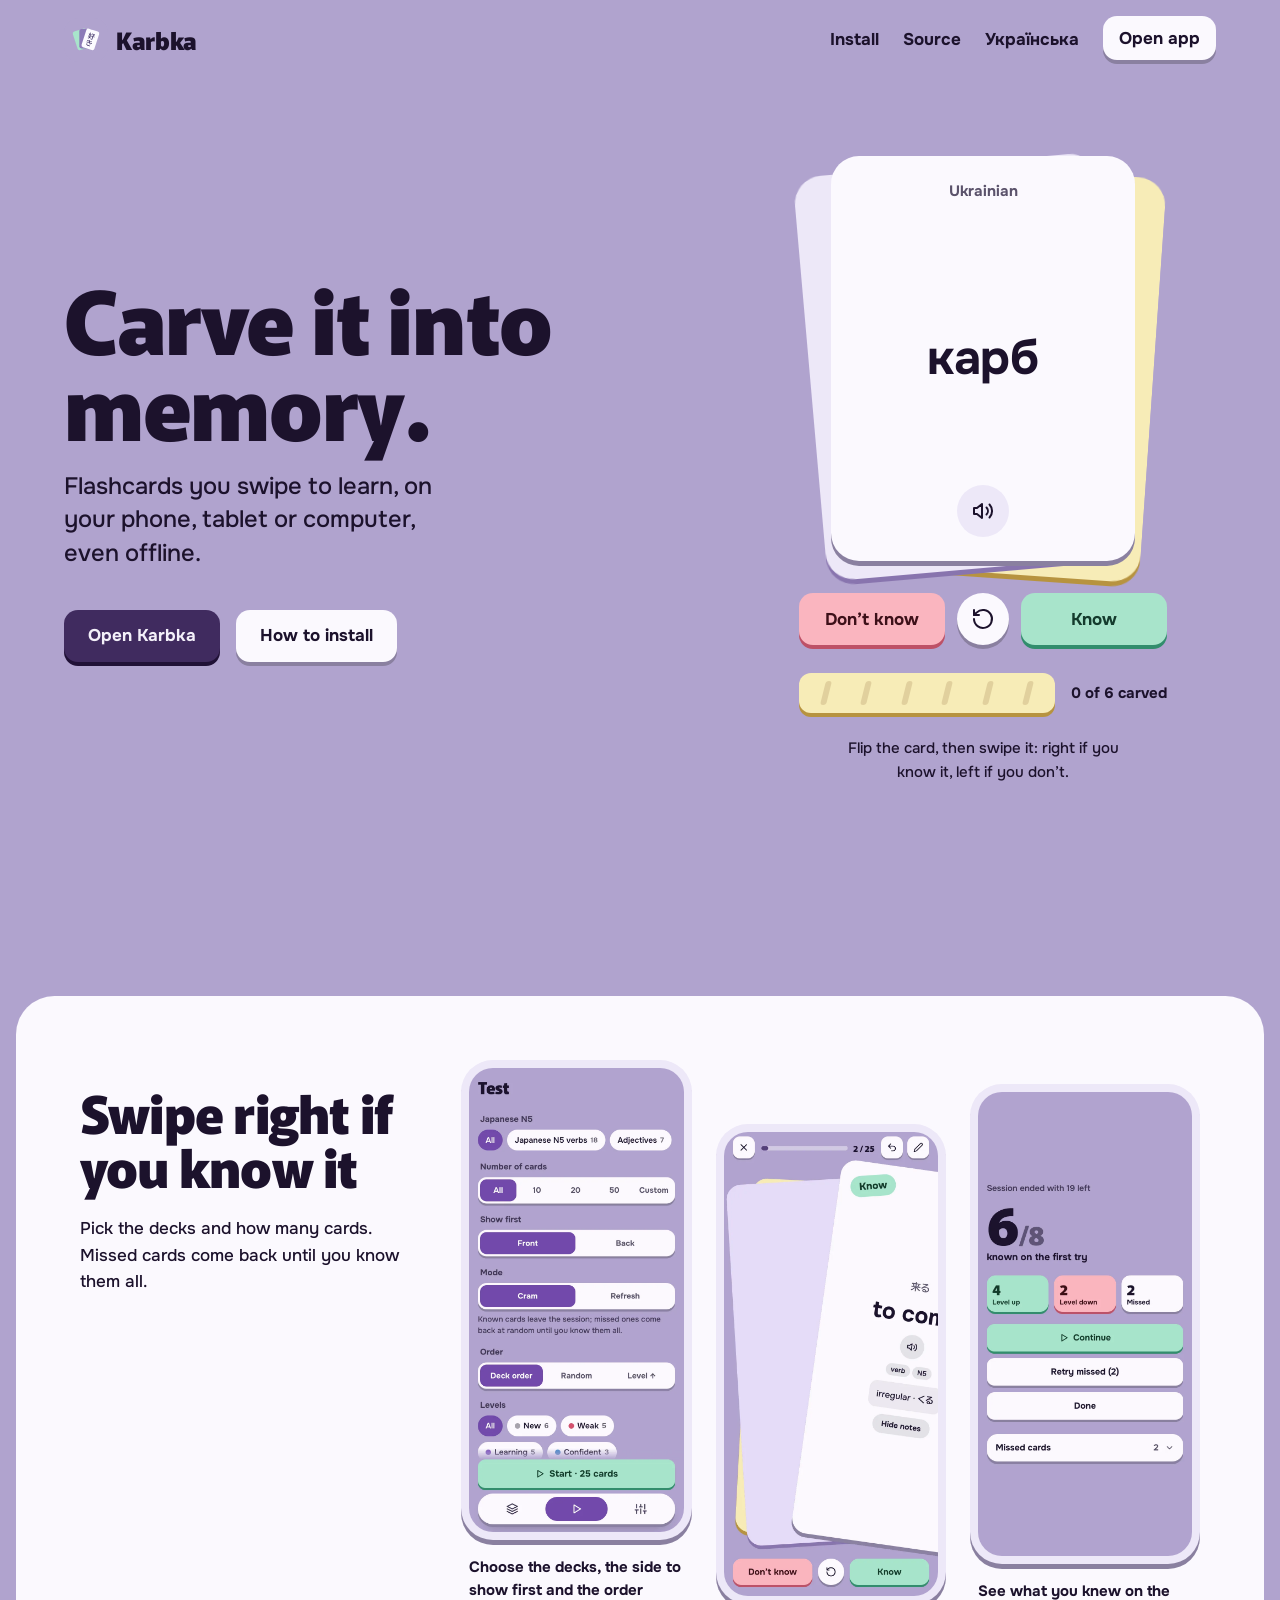
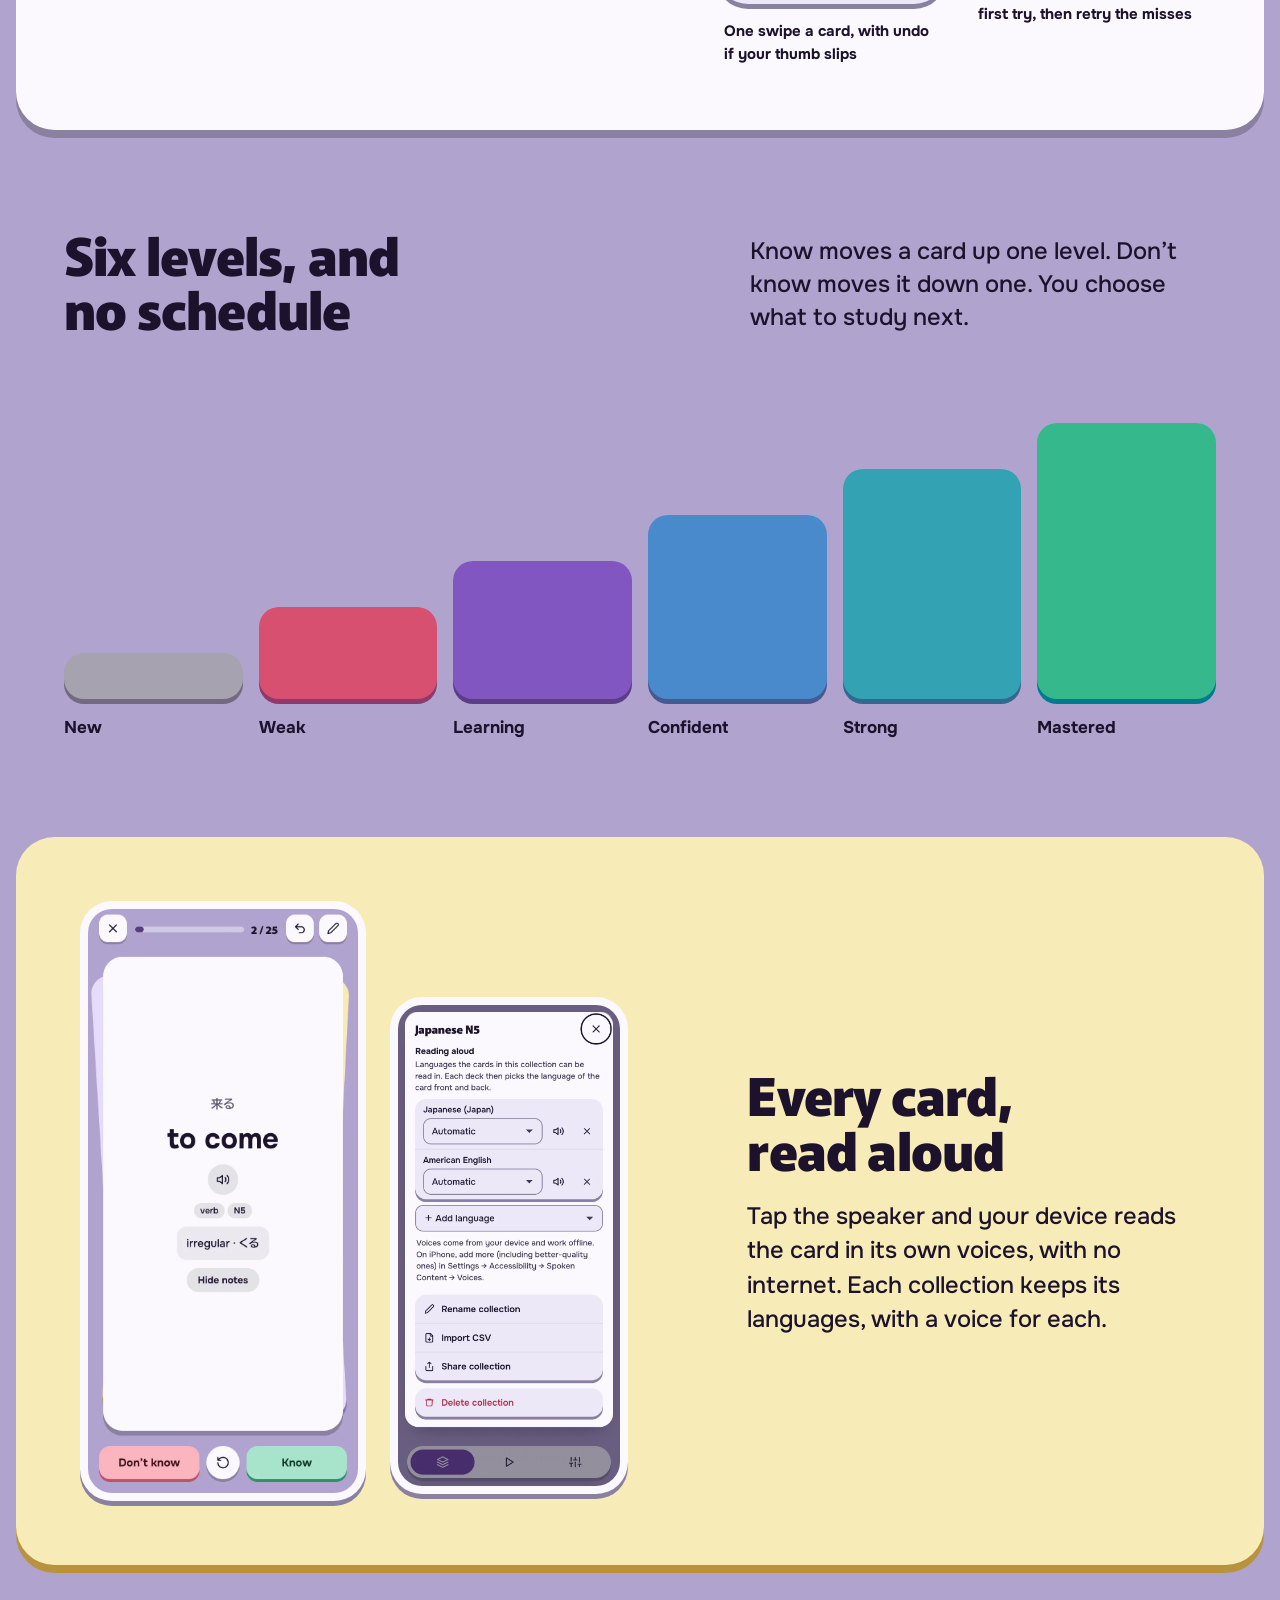
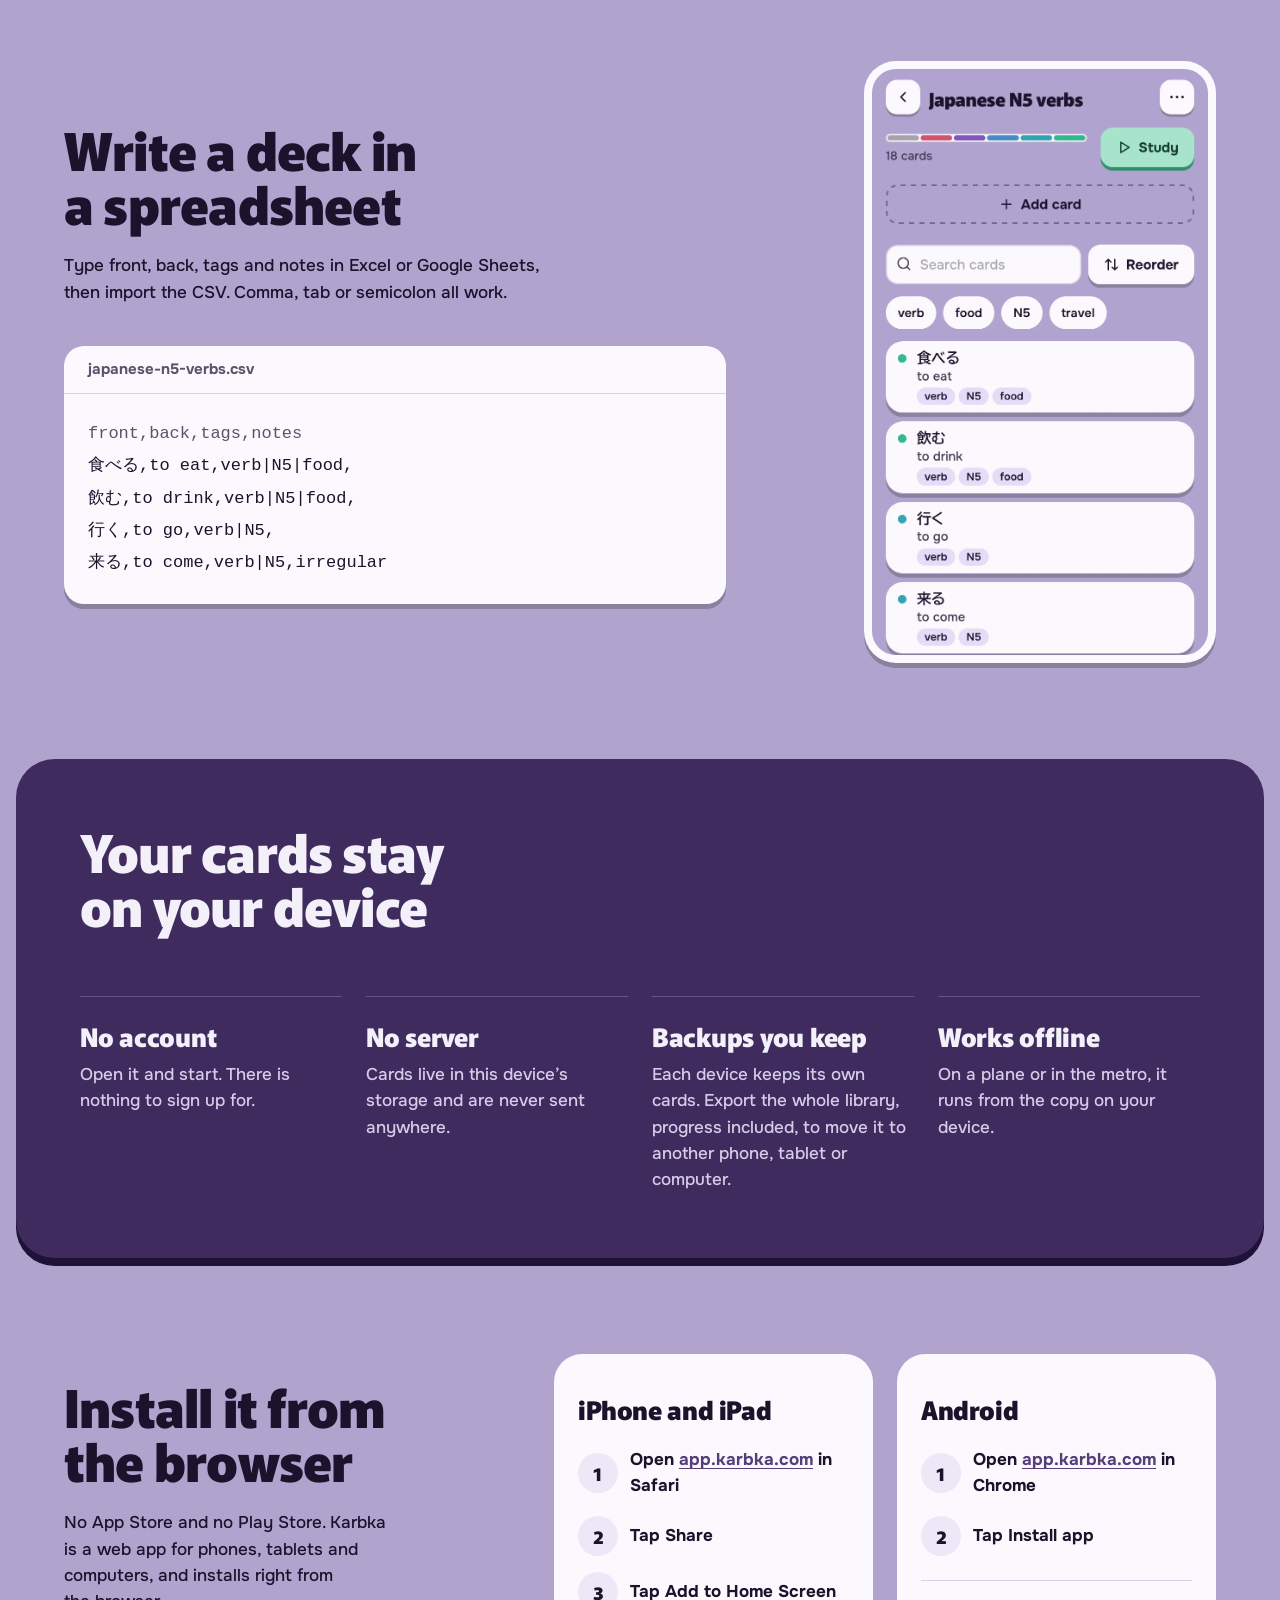
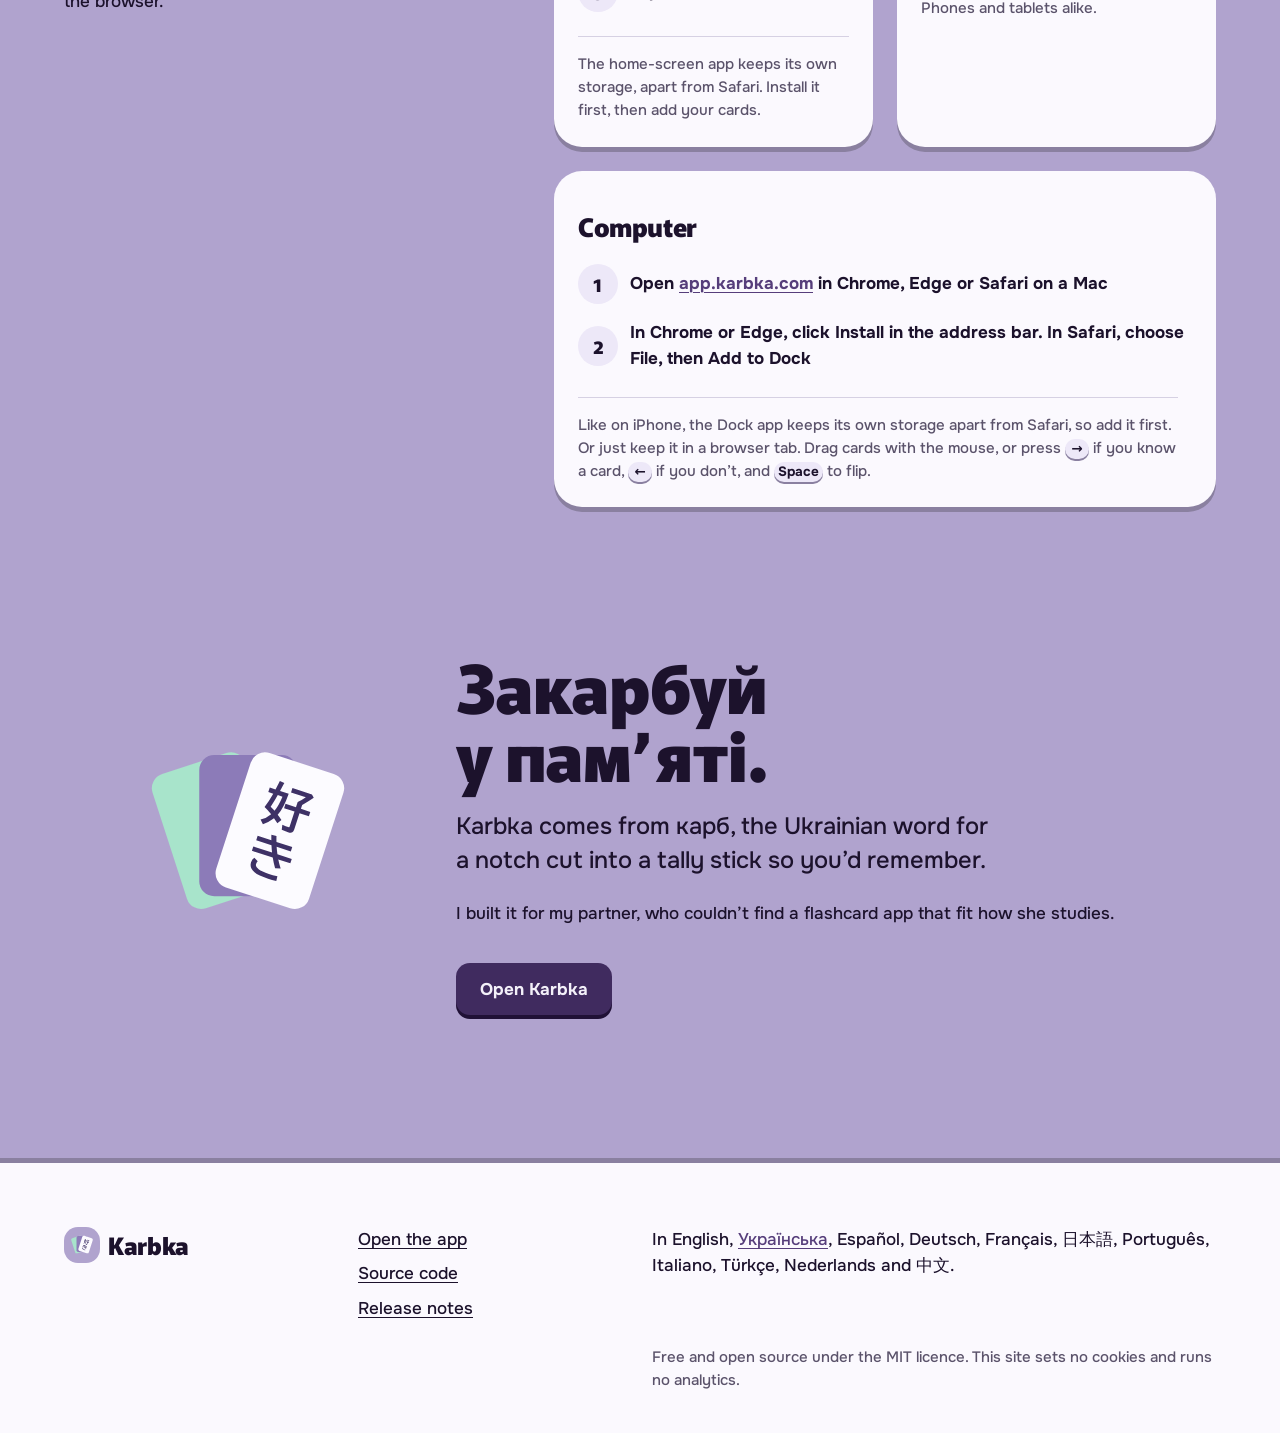
==== index.html @ 61ed01a2 "Add the karbka.com landing page in English and Ukrainian A static page in the app's card-stock desig" ====
<!doctype html>
<html lang="en">
<head>
  <meta charset="utf-8" />
  <meta name="viewport" content="width=device-width, initial-scale=1, viewport-fit=cover" />
  <title>Karbka, flashcards you swipe to learn, even offline</title>
  <meta name="description" content="Karbka is a free flashcard app for your phone, tablet or computer. Swipe right if you know a card, left if you don't. No account, and it works offline." />
  <meta name="robots" content="index, follow, max-image-preview:large, max-snippet:-1, max-video-preview:-1" />
  <meta name="author" content="Hlib Zinchenko" />
  <meta name="application-name" content="Karbka" />
  <meta name="apple-mobile-web-app-title" content="Karbka" />
  <meta name="format-detection" content="telephone=no" />
  <link rel="canonical" href="https://karbka.com/" />
  <link rel="alternate" hreflang="en" href="https://karbka.com/" />
  <link rel="alternate" hreflang="uk" href="https://karbka.com/ua/" />
  <link rel="alternate" hreflang="x-default" href="https://karbka.com/" />
  <link rel="alternate" type="text/plain" href="/llms.txt" title="Karbka for language models" />
  <meta name="theme-color" content="#b0a3ce" />
  <meta name="color-scheme" content="light" />
  <link rel="icon" href="/favicon.svg" type="image/svg+xml" />
  <link rel="icon" href="/favicon.ico" sizes="32x32" />
  <link rel="apple-touch-icon" href="/img/apple-touch-icon-180x180.png" />
  <link rel="manifest" href="/site.webmanifest" />

  <meta property="og:type" content="website" />
  <meta property="og:site_name" content="Karbka" />
  <meta property="og:locale" content="en_US" />
  <meta property="og:locale:alternate" content="uk_UA" />
  <meta property="og:url" content="https://karbka.com/" />
  <meta property="og:title" content="Karbka, carve it into memory" />
  <meta property="og:description" content="Flashcards you swipe to learn, on your phone, tablet or computer, even offline. Free, no account, your cards stay on your device." />
  <meta property="og:image" content="https://karbka.com/img/og-image.png" />
  <meta property="og:image:secure_url" content="https://karbka.com/img/og-image.png" />
  <meta property="og:image:type" content="image/png" />
  <meta property="og:image:width" content="1200" />
  <meta property="og:image:height" content="630" />
  <meta property="og:image:alt" content="Karbka: three fanned flashcards, the top one reading 好き, the slogan Carve it into memory, and the words Free, No account, Works offline." />
  <meta name="twitter:card" content="summary_large_image" />
  <meta name="twitter:title" content="Karbka, carve it into memory" />
  <meta name="twitter:description" content="Flashcards you swipe to learn, on your phone, tablet or computer, even offline. Free, no account, your cards stay on your device." />
  <meta name="twitter:image" content="https://karbka.com/img/og-image.png" />
  <meta name="twitter:image:alt" content="Karbka: three fanned flashcards, the top one reading 好き, the slogan Carve it into memory, and the words Free, No account, Works offline." />

  <script type="application/ld+json">
  {
    "@context": "https://schema.org",
    "@graph": [
      {
        "@type": "WebSite",
        "@id": "https://karbka.com/#website",
        "url": "https://karbka.com/",
        "name": "Karbka",
        "alternateName": "Карбка",
        "inLanguage": [
          "en",
          "uk"
        ],
        "publisher": {
          "@id": "https://karbka.com/#author"
        }
      },
      {
        "@type": "WebPage",
        "@id": "https://karbka.com/#webpage",
        "url": "https://karbka.com/",
        "name": "Karbka, flashcards you swipe to learn, even offline",
        "description": "Karbka is a free flashcard app for your phone, tablet or computer. Swipe right if you know a card, left if you don't. No account, and it works offline.",
        "inLanguage": "en",
        "isPartOf": {
          "@id": "https://karbka.com/#website"
        },
        "about": {
          "@id": "https://karbka.com/#app"
        },
        "mainEntity": {
          "@id": "https://karbka.com/#app"
        },
        "primaryImageOfPage": {
          "@type": "ImageObject",
          "url": "https://karbka.com/img/og-image.png",
          "width": 1200,
          "height": 630
        },
        "dateModified": "2026-11-09"
      },
      {
        "@type": [
          "SoftwareApplication",
          "WebApplication"
        ],
        "@id": "https://karbka.com/#app",
        "name": "Karbka",
        "alternateName": "Карбка",
        "slogan": "Carve it into memory.",
        "description": "Offline flashcards for phones, tablets and computers that install from the browser. Tap a card to flip it, swipe right if you know it and left if you don't; on a computer, drag with the mouse or press the arrow keys. No account and no server: your cards stay on your device.",
        "url": "https://karbka.com/",
        "installUrl": "https://app.karbka.com/",
        "applicationCategory": "EducationalApplication",
        "applicationSubCategory": "Flashcards",
        "operatingSystem": "iOS, iPadOS, Android, Windows, macOS, Linux",
        "browserRequirements": "Safari on iPhone and iPad, Chrome on Android phones and tablets, Chrome or Edge on a computer, Safari on a Mac.",
        "isAccessibleForFree": true,
        "offers": {
          "@type": "Offer",
          "price": "0",
          "priceCurrency": "USD",
          "availability": "https://schema.org/InStock"
        },
        "featureList": [
          "Swipe right if you know a card, left if you don't, with undo",
          "Works on phones, tablets and computers; on a computer, drag with the mouse or use the keyboard",
          "Cram mode brings missed cards back until you know them all",
          "Six levels per card, from New to Mastered, with no fixed schedule",
          "Cards read aloud with the device's own voices, offline",
          "Decks grouped into collections, up to 999 cards a deck",
          "Import and export CSV from Excel or Google Sheets",
          "Back up the whole library, progress included, to one file",
          "Works offline, no account, no server",
          "Interface in 11 languages"
        ],
        "inLanguage": [
          "en",
          "uk",
          "es",
          "de",
          "fr",
          "ja",
          "pt",
          "it",
          "tr",
          "nl",
          "zh"
        ],
        "image": "https://karbka.com/img/og-image.png",
        "screenshot": [
          {
            "@type": "ImageObject",
            "url": "https://karbka.com/img/test-swipe.webp",
            "width": 390,
            "height": 844,
            "caption": "A card being swiped right, with a Know badge"
          },
          {
            "@type": "ImageObject",
            "url": "https://karbka.com/img/test-setup.webp",
            "width": 390,
            "height": 844,
            "caption": "Test setup: decks, number of cards, which side first, mode and order"
          },
          {
            "@type": "ImageObject",
            "url": "https://karbka.com/img/summary.webp",
            "width": 390,
            "height": 844,
            "caption": "Summary after a test: what you knew on the first try"
          },
          {
            "@type": "ImageObject",
            "url": "https://karbka.com/img/test-back.webp",
            "width": 390,
            "height": 844,
            "caption": "The back of a card, with a speaker button, tags and a note"
          },
          {
            "@type": "ImageObject",
            "url": "https://karbka.com/img/collection-settings.webp",
            "width": 390,
            "height": 844,
            "caption": "Collection settings: a language and a voice for each"
          },
          {
            "@type": "ImageObject",
            "url": "https://karbka.com/img/deck.webp",
            "width": 390,
            "height": 844,
            "caption": "A deck imported from CSV, each card with its tags"
          }
        ],
        "license": "https://opensource.org/licenses/MIT",
        "author": {
          "@id": "https://karbka.com/#author"
        },
        "publisher": {
          "@id": "https://karbka.com/#author"
        },
        "sameAs": [
          "https://app.karbka.com/",
          "https://github.com/hlib-zinchenko/karbka"
        ]
      },
      {
        "@type": "SoftwareSourceCode",
        "@id": "https://karbka.com/#source",
        "name": "Karbka source code",
        "codeRepository": "https://github.com/hlib-zinchenko/karbka",
        "programmingLanguage": [
          "TypeScript",
          "Svelte"
        ],
        "license": "https://opensource.org/licenses/MIT",
        "author": {
          "@id": "https://karbka.com/#author"
        },
        "targetProduct": {
          "@id": "https://karbka.com/#app"
        }
      },
      {
        "@type": "Person",
        "@id": "https://karbka.com/#author",
        "name": "Hlib Zinchenko",
        "url": "https://github.com/hlib-zinchenko"
      }
    ]
  }
  </script>

  <link rel="preload" href="/fonts/murecho-latin-wght-normal.woff2" as="font" type="font/woff2" crossorigin />
  <link rel="preload" href="/fonts/onest-latin-wght-normal.woff2" as="font" type="font/woff2" crossorigin />
  <link rel="stylesheet" href="/styles.css" />
  <script>document.documentElement.classList.add('js');</script>
  <script src="/site.js" defer></script>
</head>
<body>
  <a class="skip" href="#main">Skip to content</a>

  <header class="nav wrap">
    <a class="brand" href="/" aria-label="Karbka, home">
      <img src="/img/icon.svg" width="44" height="44" alt="" />
      <span>Karbka</span>
    </a>
    <nav class="nav-links" aria-label="Main">
      <a href="#install">Install</a>
      <a class="nav-source" href="https://github.com/hlib-zinchenko/karbka">Source</a>
      <a class="nav-lang" href="/ua/" hreflang="uk" lang="uk">Українська</a>
      <a class="btn btn-small" href="https://app.karbka.com/">Open app</a>
    </nav>
  </header>

  <main id="main">
    <!-- Hero: the headline beside a deck the visitor can study. -->
    <section class="hero wrap" aria-labelledby="hero-h">
      <div class="hero-copy">
        <h1 id="hero-h">Carve it into memory.</h1>
        <p class="lede">Flashcards you swipe to learn, on your phone, tablet or computer, even offline.</p>
        <div class="actions">
          <a class="btn btn-primary" href="https://app.karbka.com/">Open Karbka</a>
          <a class="btn" href="#install">How to install</a>
        </div>
      </div>

      <figure class="demo" data-demo>
        <div class="deck" data-deck>
          <div class="card" data-lang="uk-UA">
            <div class="card-inner">
              <div class="face face-front">
                <span class="card-lang">Ukrainian</span>
                <span class="card-word" lang="uk">карб</span>
              </div>
              <div class="face face-back">
                <span class="card-hint" lang="uk">карб</span>
                <span class="card-word card-word-back">a notch cut in a tally stick, so you remember</span>
                <span class="tags"><span>noun</span></span>
              </div>
            </div>
          </div>
          <div class="card" data-lang="ja-JP">
            <div class="card-inner">
              <div class="face face-front">
                <span class="card-lang">Japanese</span>
                <span class="card-word" lang="ja">好き</span>
              </div>
              <div class="face face-back">
                <span class="card-hint" lang="ja">すき</span>
                <span class="card-word card-word-back">liked, loved</span>
                <span class="tags"><span>adjective</span><span>N5</span></span>
              </div>
            </div>
          </div>
          <div class="card" data-lang="es-ES">
            <div class="card-inner">
              <div class="face face-front">
                <span class="card-lang">Spanish</span>
                <span class="card-word" lang="es">recordar</span>
              </div>
              <div class="face face-back">
                <span class="card-hint" lang="es">recordar</span>
                <span class="card-word card-word-back">to remember</span>
                <span class="tags"><span>verb</span></span>
              </div>
            </div>
          </div>
          <div class="card" data-lang="de-DE">
            <div class="card-inner">
              <div class="face face-front">
                <span class="card-lang">German</span>
                <span class="card-word" lang="de">das Gedächtnis</span>
              </div>
              <div class="face face-back">
                <span class="card-hint" lang="de">das Gedächtnis</span>
                <span class="card-word card-word-back">memory</span>
                <span class="tags"><span>noun</span></span>
              </div>
            </div>
          </div>
          <div class="card" data-lang="fr-FR">
            <div class="card-inner">
              <div class="face face-front">
                <span class="card-lang">French</span>
                <span class="card-word" lang="fr">par cœur</span>
              </div>
              <div class="face face-back">
                <span class="card-hint" lang="fr">par cœur</span>
                <span class="card-word card-word-back">by heart</span>
                <span class="tags"><span>phrase</span></span>
              </div>
            </div>
          </div>
          <div class="card" data-lang="uk-UA">
            <div class="card-inner">
              <div class="face face-front">
                <span class="card-lang">Ukrainian</span>
                <span class="card-word" lang="uk">закарбувати</span>
              </div>
              <div class="face face-back">
                <span class="card-hint" lang="uk">закарбувати</span>
                <span class="card-word card-word-back">to carve into memory</span>
                <span class="tags"><span>verb</span></span>
              </div>
            </div>
          </div>

          <div class="deck-done" data-done hidden>
            <p class="deck-done-title">All six carved.</p>
            <p>Now make a deck of your own words.</p>
            <button class="btn btn-mint" type="button" data-restart>Study again</button>
          </div>

          <button class="speak" type="button" data-speak aria-label="Read the card aloud" hidden>
            <svg viewBox="0 0 24 24" width="24" height="24" aria-hidden="true"><path d="M11 5 6 9H3v6h3l5 4z" /><path d="M15.5 8.5a5 5 0 0 1 0 7" /><path d="M18.5 5.5a9.5 9.5 0 0 1 0 13" /></svg>
          </button>
        </div>

        <div class="demo-controls" data-controls>
          <button class="btn btn-rose" type="button" data-answer="miss">Don’t know</button>
          <button class="btn btn-round" type="button" data-flip aria-label="Flip the card">
            <svg viewBox="0 0 24 24" width="24" height="24" aria-hidden="true"><path d="M3 12a9 9 0 1 0 2.6-6.4L3 8" /><path d="M3 3v5h5" /></svg>
          </button>
          <button class="btn btn-mint" type="button" data-answer="know">Know</button>
        </div>

        <div class="tally" data-tally role="progressbar" aria-label="Cards carved" aria-valuemin="0" aria-valuemax="6" aria-valuenow="0">
          <div class="stick" data-stick aria-hidden="true"></div>
          <span class="tally-count" data-count>0 of 6 carved</span>
        </div>

        <figcaption>Flip the card, then swipe it: right if you know it, left if you don’t.</figcaption>
        <p class="visually-hidden" aria-live="polite" data-status></p>
      </figure>
    </section>

    <!-- A study session, in the app's own screenshots. -->
    <section class="sheet study" aria-labelledby="study-h">
      <div class="study-head">
        <h2 id="study-h">Swipe right if you know it</h2>
        <p>Pick the decks and how many cards. Missed cards come back until you know them all.</p>
      </div>
      <ol class="shots">
        <li>
          <figure class="shot">
            <img src="/img/test-setup.webp" width="390" height="844" loading="lazy" alt="Test setup: decks, number of cards, which side first, mode and order" />
          </figure>
          <p class="shot-caption">Choose the decks, the side to show first and the order</p>
        </li>
        <li>
          <figure class="shot">
            <img src="/img/test-swipe.webp" width="390" height="844" loading="lazy" alt="A card being swiped right, with a Know badge on it" />
          </figure>
          <p class="shot-caption">One swipe a card, with undo if your thumb slips</p>
        </li>
        <li>
          <figure class="shot">
            <img src="/img/summary.webp" width="390" height="844" loading="lazy" alt="Summary: 6 of 8 known on the first try, with Continue and Retry missed" />
          </figure>
          <p class="shot-caption">See what you knew on the first try, then retry the misses</p>
        </li>
      </ol>
    </section>

    <!-- The six levels, drawn as the stairs a card climbs. -->
    <section class="levels wrap" aria-labelledby="levels-h">
      <div class="levels-head">
        <h2 id="levels-h">Six levels, and no schedule</h2>
        <p>Know moves a card up one level. Don’t know moves it down one. You choose what to study next.</p>
      </div>
      <ol class="stairs" aria-label="Card levels, from new to mastered">
        <li style="--n: 1" class="lv lv0"><span class="step" aria-hidden="true"></span><span class="step-name">New</span></li>
        <li style="--n: 2" class="lv lv1"><span class="step" aria-hidden="true"></span><span class="step-name">Weak</span></li>
        <li style="--n: 3" class="lv lv2"><span class="step" aria-hidden="true"></span><span class="step-name">Learning</span></li>
        <li style="--n: 4" class="lv lv3"><span class="step" aria-hidden="true"></span><span class="step-name">Confident</span></li>
        <li style="--n: 5" class="lv lv4"><span class="step" aria-hidden="true"></span><span class="step-name">Strong</span></li>
        <li style="--n: 6" class="lv lv5"><span class="step" aria-hidden="true"></span><span class="step-name">Mastered</span></li>
      </ol>
    </section>

    <!-- Reading aloud. -->
    <section class="sheet sheet-butter aloud" aria-labelledby="aloud-h">
      <div class="aloud-shots">
        <figure class="shot shot-lead">
          <img src="/img/test-back.webp" width="390" height="844" loading="lazy" alt="The back of a card: to come, with a speaker button, tags and a note" />
        </figure>
        <figure class="shot shot-side">
          <img src="/img/collection-settings.webp" width="390" height="844" loading="lazy" alt="Collection settings: Japanese and American English voices, each with a voice picker" />
        </figure>
      </div>
      <div class="aloud-copy">
        <h2 id="aloud-h">Every card, read aloud</h2>
        <p>Tap the speaker and your device reads the card in its own voices, with no internet. Each collection keeps its languages, with a voice for each.</p>
      </div>
    </section>

    <!-- CSV import: the file, and the deck it becomes. -->
    <section class="csv wrap" aria-labelledby="csv-h">
      <div class="csv-head">
        <h2 id="csv-h">Write a deck in a spreadsheet</h2>
        <p>Type front, back, tags and notes in Excel or Google Sheets, then import the CSV. Comma, tab or semicolon all work.</p>
      </div>
      <figure class="csv-file">
        <figcaption>japanese-n5-verbs.csv</figcaption>
        <pre><code><span class="csv-row csv-header">front,back,tags,notes</span>
<span class="csv-row" lang="ja">食べる,to eat,verb|N5|food,</span>
<span class="csv-row" lang="ja">飲む,to drink,verb|N5|food,</span>
<span class="csv-row" lang="ja">行く,to go,verb|N5,</span>
<span class="csv-row" lang="ja">来る,to come,verb|N5,irregular</span></code></pre>
      </figure>
      <figure class="shot shot-deck">
        <img src="/img/deck.webp" width="390" height="844" loading="lazy" alt="The imported deck, Japanese N5 verbs: to eat, to drink, to go, to come, each with its tags" />
      </figure>
    </section>

    <!-- Privacy, in plain facts. -->
    <section class="sheet sheet-plum private" aria-labelledby="private-h">
      <h2 id="private-h">Your cards stay on your device</h2>
      <dl class="facts">
        <div>
          <dt>No account</dt>
          <dd>Open it and start. There is nothing to sign up for.</dd>
        </div>
        <div>
          <dt>No server</dt>
          <dd>Cards live in this device’s storage and are never sent anywhere.</dd>
        </div>
        <div>
          <dt>Backups you keep</dt>
          <dd>Each device keeps its own cards. Export the whole library, progress included, to move it to another phone, tablet or computer.</dd>
        </div>
        <div>
          <dt>Works offline</dt>
          <dd>On a plane or in the metro, it runs from the copy on your device.</dd>
        </div>
      </dl>
    </section>

    <!-- Install: the job of the page. -->
    <section class="install wrap" id="install" aria-labelledby="install-h">
      <div class="install-head">
        <h2 id="install-h">Install it from the browser</h2>
        <p>No App Store and no Play Store. Karbka is a web app for phones, tablets and computers, and installs right from the browser.</p>
      </div>
      <div class="platforms">
        <section class="panel platform" aria-labelledby="ios-h">
          <h3 id="ios-h">iPhone and iPad</h3>
          <ol class="steps">
            <li><span>Open <a href="https://app.karbka.com/">app.karbka.com</a> in Safari</span></li>
            <li><span>Tap Share</span></li>
            <li><span>Tap Add to Home Screen</span></li>
          </ol>
          <p class="platform-note">The home-screen app keeps its own storage, apart from Safari. Install it first, then add your cards.</p>
        </section>
        <section class="panel platform" aria-labelledby="android-h">
          <h3 id="android-h">Android</h3>
          <ol class="steps">
            <li><span>Open <a href="https://app.karbka.com/">app.karbka.com</a> in Chrome</span></li>
            <li><span>Tap Install app</span></li>
          </ol>
          <p class="platform-note">Phones and tablets alike.</p>
        </section>
        <section class="panel platform platform-wide" aria-labelledby="computer-h">
          <h3 id="computer-h">Computer</h3>
          <ol class="steps">
            <li><span>Open <a href="https://app.karbka.com/">app.karbka.com</a> in Chrome, Edge or Safari on a Mac</span></li>
            <li><span>In Chrome or Edge, click Install in the address bar. In Safari, choose File, then Add to Dock</span></li>
          </ol>
          <p class="platform-note">Like on iPhone, the Dock app keeps its own storage apart from Safari, so add it first. Or just keep it in a browser tab. Drag cards with the mouse, or press <kbd>→</kbd> if you know a card, <kbd>←</kbd> if you don’t, and <kbd>Space</kbd> to flip.</p>
        </section>
      </div>
    </section>

    <!-- Close: the name, and the action once more. -->
    <section class="close wrap" aria-labelledby="close-h">
      <img class="close-icon" src="/img/icon.svg" width="240" height="240" alt="" loading="lazy" />
      <div class="close-copy">
        <h2 id="close-h" lang="uk">Закарбуй у памʼяті.</h2>
        <p class="close-name">Karbka comes from <span lang="uk">карб</span>, the Ukrainian word for a notch cut into a tally stick so you’d remember.</p>
        <p>I built it for my partner, who couldn’t find a flashcard app that fit how she studies.</p>
        <a class="btn btn-primary" href="https://app.karbka.com/">Open Karbka</a>
      </div>
    </section>
  </main>

  <footer class="footer">
    <div class="wrap footer-inner">
      <a class="brand" href="/" aria-label="Karbka, home">
        <img src="/img/icon.svg" width="36" height="36" alt="" />
        <span>Karbka</span>
      </a>
      <ul class="footer-links">
        <li><a href="https://app.karbka.com/">Open the app</a></li>
        <li><a href="https://github.com/hlib-zinchenko/karbka">Source code</a></li>
        <li><a href="https://github.com/hlib-zinchenko/karbka/releases">Release notes</a></li>
      </ul>
      <p class="footer-langs">In English, <a href="/ua/" hreflang="uk" lang="uk">Українська</a>, <span lang="es">Español</span>, <span lang="de">Deutsch</span>, <span lang="fr">Français</span>, <span lang="ja">日本語</span>, <span lang="pt">Português</span>, <span lang="it">Italiano</span>, <span lang="tr">Türkçe</span>, <span lang="nl">Nederlands</span> and <span lang="zh">中文</span>.</p>
      <p class="footer-small">Free and open source under the MIT licence. This site sets no cookies and runs no analytics.</p>
    </div>
  </footer>
</body>
</html>
---- styles.css ----
/* Hallmark · v2.0.0 · theme: custom · idea: "a table of card stock: every section is a paper tile pressed onto Karbka's lavender, and the first one is a deck you can study" · vibe: "pressed paper tiles on lavender, warm and plain" · genre: playful · job: try (open the web app, install it) · posture: full palette (lavender field, paper tiles, one butter and one plum sheet; mint and rose only mean know and don't know) · axes: mid/grotesk-heavy/chromatic-violet · faces: Murecho 900 display, Onest 500/700 body, system mono for the CSV only (all inherited from the app) · hero: the headline beside a deck you can flip, swipe and hear · nav: wordmark left, two text links and one paper tile, no rule · footer: a paper strip with links, the interface languages and the licence · signature: the deck that carves a notch into a tally stick for every card you know · imagery: screenshots 6 (the app's own README set, captured by its Playwright script) · deal: none (custom; palette from the app's light theme, src/app.css) */
/* Hallmark · pre-emit critique: P4 H4 E4 S5 R4 V4 · weakest: P, a privacy band is a familiar move; kept it to four plain facts in the app's own words and set it on the plum the app uses for its main button */
/* waive 84: the hero deck is a working sample of the swipe, the thing a visitor came to try, not a mock of a screen; six real screenshots carry the sections below */
/* waive 42: the nav is wordmark, links and a tile because the page has one destination (the app) and one anchor (install); named above */

/* ---------- Fonts (self-hosted, same files as the app) ---------- */
@font-face {
  font-family: 'Murecho Variable';
  font-style: normal;
  font-display: swap;
  font-weight: 100 900;
  src: url(/fonts/murecho-cyrillic-wght-normal.woff2) format('woff2-variations');
  unicode-range: U+0301, U+0400-045F, U+0490-0491, U+04B0-04B1, U+2116;
}
@font-face {
  font-family: 'Murecho Variable';
  font-style: normal;
  font-display: swap;
  font-weight: 100 900;
  src: url(/fonts/murecho-latin-ext-wght-normal.woff2) format('woff2-variations');
  unicode-range: U+0100-02BA, U+02BD-02C5, U+02C7-02CC, U+02CE-02D7, U+02DD-02FF, U+0304, U+0308, U+0329, U+1D00-1DBF, U+1E00-1E9F, U+1EF2-1EFF, U+2020, U+20A0-20AB, U+20AD-20C0, U+2113, U+2C60-2C7F, U+A720-A7FF;
}
@font-face {
  font-family: 'Murecho Variable';
  font-style: normal;
  font-display: swap;
  font-weight: 100 900;
  src: url(/fonts/murecho-latin-wght-normal.woff2) format('woff2-variations');
  unicode-range: U+0000-00FF, U+0131, U+0152-0153, U+02BB-02BC, U+02C6, U+02DA, U+02DC, U+0304, U+0308, U+0329, U+2000-206F, U+20AC, U+2122, U+2191, U+2193, U+2212, U+2215, U+FEFF, U+FFFD;
}
@font-face {
  font-family: 'Onest Variable';
  font-style: normal;
  font-display: swap;
  font-weight: 100 900;
  src: url(/fonts/onest-cyrillic-wght-normal.woff2) format('woff2-variations');
  unicode-range: U+0301, U+0400-045F, U+0490-0491, U+04B0-04B1, U+2116;
}
@font-face {
  font-family: 'Onest Variable';
  font-style: normal;
  font-display: swap;
  font-weight: 100 900;
  src: url(/fonts/onest-latin-ext-wght-normal.woff2) format('woff2-variations');
  unicode-range: U+0100-02BA, U+02BD-02C5, U+02C7-02CC, U+02CE-02D7, U+02DD-02FF, U+0304, U+0308, U+0329, U+1D00-1DBF, U+1E00-1E9F, U+1EF2-1EFF, U+2020, U+20A0-20AB, U+20AD-20C0, U+2113, U+2C60-2C7F, U+A720-A7FF;
}
@font-face {
  font-family: 'Onest Variable';
  font-style: normal;
  font-display: swap;
  font-weight: 100 900;
  src: url(/fonts/onest-latin-wght-normal.woff2) format('woff2-variations');
  unicode-range: U+0000-00FF, U+0131, U+0152-0153, U+02BB-02BC, U+02C6, U+02DA, U+02DC, U+0304, U+0308, U+0329, U+2000-206F, U+20AC, U+2122, U+2191, U+2193, U+2212, U+2215, U+FEFF, U+FFFD;
}

/* ---------- Tokens: the app's light theme (flashcards-pwa src/app.css) ---------- */
:root {
  color-scheme: light;

  /* Lavender #B0A3CE is the brand and the ground. */
  --bg: #b0a3ce;
  --surface: oklch(98.5% 0.006 300);
  --surface-edge: oklch(62% 0.05 300);
  --surface-2: oklch(94% 0.022 300);
  --text: oklch(21% 0.05 300);
  --muted-2: oklch(46% 0.04 300);
  --border: oklch(87% 0.025 300);
  --accent: oklch(42% 0.1 300);
  --accent-edge: oklch(60% 0.09 300);
  --primary: oklch(34% 0.09 300);
  --primary-edge: oklch(22% 0.07 300);
  --on-primary: oklch(96% 0.012 300);
  --on-primary-2: oklch(86% 0.04 300);
  --primary-rule: oklch(48% 0.08 300);
  --butter: oklch(94% 0.07 98);
  --butter-edge: oklch(68% 0.11 85);
  --notch: oklch(42% 0.07 75);
  --notch-faint: oklch(86% 0.07 92);
  --mint: #a8e4cb;
  --mint-edge: oklch(58% 0.1 166);
  --on-mint: #143b2d;
  --rose: oklch(84% 0.08 10);
  --rose-edge: oklch(58% 0.14 10);
  --on-rose: #3d1019;
  --code-header: oklch(46% 0.04 300);

  /* Card levels, violet into mint. */
  --lv0: oklch(72% 0.02 300);
  --lv1: oklch(62% 0.17 10);
  --lv2: oklch(55% 0.16 300);
  --lv3: oklch(62% 0.12 250);
  --lv4: oklch(66% 0.1 210);
  --lv5: oklch(70% 0.13 166);

  --focus: var(--text);

  --font-ui: 'Onest Variable', 'Hiragino Sans', 'Hiragino Kaku Gothic ProN', 'Noto Sans JP', 'Yu Gothic UI', system-ui, sans-serif;
  --font-head: 'Murecho Variable', 'Hiragino Sans', 'Noto Sans JP', system-ui, sans-serif;
  --font-mono: ui-monospace, 'SF Mono', Menlo, Consolas, 'Hiragino Sans', 'Noto Sans JP', monospace;

  /* Type */
  --text-display: clamp(3rem, 1rem + 5.6vw, 6.5rem);
  --text-statement: clamp(2.5rem, 1.5rem + 3.4vw, 4.5rem);
  --text-section: clamp(2.25rem, 1.5rem + 2.2vw, 3.5rem);
  --text-title: clamp(1.375rem, 1.2rem + 0.5vw, 1.75rem);
  --text-lede: clamp(1.1875rem, 1rem + 0.6vw, 1.5rem);
  --text-body: 1.0625rem;
  --text-small: 0.9375rem;
  --text-card: clamp(2.25rem, 1.8rem + 1.6vw, 3rem);

  /* Space */
  --space-3xs: 2px;
  --space-2xs: 4px;
  --space-xs: 8px;
  --space-sm: 12px;
  --space-md: 16px;
  --space-lg: 24px;
  --space-xl: 40px;
  --space-2xl: 64px;
  --space-3xl: 96px;
  --space-4xl: 144px;

  /* Layout */
  --container: 1360px;
  --gutter: clamp(16px, 5vw, 64px);
  --sheet-pad: clamp(24px, 5vw, 64px);
  --nav-h: 5rem;

  /* Card stock: a solid edge below instead of a soft shadow. */
  --edge: 5px;
  --edge-sheet: 8px;
  --radius-sm: 14px;
  --radius: 20px;
  --radius-card: 28px;
  --radius-shot: 32px;
  --radius-sheet: clamp(28px, 3vw, 44px);

  /* Motion */
  --ease-out: cubic-bezier(0.22, 1, 0.36, 1);
  --ease-in: cubic-bezier(0.55, 0, 1, 0.45);
  --ease-in-out: cubic-bezier(0.65, 0, 0.35, 1);
  --dur-micro: 120ms;
  --dur-short: 220ms;
  --dur-long: 420ms;
}

/* ---------- Base ---------- */
*,
*::before,
*::after {
  box-sizing: border-box;
}

html {
  overflow-x: clip;
  -webkit-text-size-adjust: 100%;
  text-size-adjust: 100%;
  scroll-behavior: smooth;
  scroll-padding-top: var(--space-lg);
}

body {
  overflow-x: clip;
  margin: 0;
  background: var(--bg);
  color: var(--text);
  font: 500 var(--text-body)/1.55 var(--font-ui);
  font-synthesis: none;
  -webkit-font-smoothing: antialiased;
  padding-bottom: env(safe-area-inset-bottom, 0px);
}

img,
svg {
  display: block;
  max-width: 100%;
}

h1,
h2,
h3 {
  margin: 0;
  font-family: var(--font-head);
  font-weight: 900;
  letter-spacing: -0.015em;
  text-wrap: balance;
  overflow-wrap: break-word;
  min-width: 0;
}

h1 {
  font-size: var(--text-display);
  line-height: 0.98;
  max-width: 11ch;
}

h2 {
  font-size: var(--text-section);
  line-height: 1.04;
  max-width: 16ch;
}

h3 {
  font-size: var(--text-title);
  line-height: 1.15;
}

p {
  margin: 0;
  text-wrap: pretty;
  max-width: 60ch;
}

a {
  color: var(--accent);
  text-underline-offset: 0.18em;
  text-decoration-thickness: 0.08em;
}

::selection {
  background: var(--mint);
  color: var(--on-mint);
}

:where(a, button, [tabindex]):focus-visible {
  outline: 3px solid var(--focus);
  outline-offset: 3px;
}

[hidden] {
  display: none !important;
}

.visually-hidden {
  position: absolute;
  width: 1px;
  height: 1px;
  overflow: hidden;
  clip: rect(0 0 0 0);
  white-space: nowrap;
}

.skip {
  position: absolute;
  z-index: 600;
  left: var(--space-md);
  top: var(--space-md);
  padding: var(--space-sm) var(--space-md);
  border-radius: var(--radius-sm);
  background: var(--surface);
  color: var(--text);
  font-weight: 700;
  transform: translateY(-200%);
}
.skip:focus-visible {
  transform: none;
}

.wrap {
  width: 100%;
  max-width: var(--container);
  margin-inline: auto;
  padding-inline: var(--gutter);
}

/* ---------- Buttons: pressed tiles, as in the app ---------- */
.btn {
  --tile: var(--surface);
  --tile-edge: var(--surface-edge);
  --tile-ink: var(--text);
  display: inline-flex;
  align-items: center;
  justify-content: center;
  gap: var(--space-xs);
  min-height: 52px;
  margin-bottom: var(--space-2xs);
  padding: 0 var(--space-lg);
  border: 0;
  border-radius: var(--radius-sm);
  background: var(--tile);
  box-shadow: 0 var(--space-2xs) 0 var(--tile-edge);
  color: var(--tile-ink);
  font: 700 var(--text-body)/1 var(--font-ui);
  text-decoration: none;
  white-space: nowrap;
  cursor: pointer;
  user-select: none;
  -webkit-tap-highlight-color: transparent;
  touch-action: manipulation;
  transition: transform var(--dur-micro) var(--ease-out), box-shadow var(--dur-micro) var(--ease-out);
}
@media (hover: hover) {
  .btn:hover {
    transform: translateY(-1px);
    box-shadow: 0 5px 0 var(--tile-edge);
  }
}
.btn:active {
  transform: translateY(3px);
  box-shadow: 0 1px 0 var(--tile-edge);
}
.btn:disabled {
  opacity: 0.55;
  cursor: not-allowed;
  transform: none;
  box-shadow: 0 var(--space-2xs) 0 var(--tile-edge);
}
.btn-primary {
  --tile: var(--primary);
  --tile-edge: var(--primary-edge);
  --tile-ink: var(--on-primary);
}
.btn-mint {
  --tile: var(--mint);
  --tile-edge: var(--mint-edge);
  --tile-ink: var(--on-mint);
}
.btn-rose {
  --tile: var(--rose);
  --tile-edge: var(--rose-edge);
  --tile-ink: var(--on-rose);
}
.btn-round {
  width: 52px;
  padding: 0;
  border-radius: 50%;
}
.btn-round svg,
.speak svg {
  fill: none;
  stroke: currentColor;
  stroke-width: 2;
  stroke-linecap: round;
  stroke-linejoin: round;
}
.btn-small {
  min-height: 44px;
  padding: 0 var(--space-md);
}

/* ---------- Nav ---------- */
.nav {
  display: flex;
  align-items: center;
  justify-content: space-between;
  gap: var(--space-md);
  min-height: var(--nav-h);
  padding-top: env(safe-area-inset-top, 0px);
}
.brand {
  display: inline-flex;
  align-items: center;
  gap: var(--space-xs);
  color: var(--text);
  font: 900 1.5rem/1 var(--font-head);
  letter-spacing: -0.015em;
  text-decoration: none;
}
.brand img {
  flex-shrink: 0;
  border-radius: var(--radius-sm);
}
.nav-links {
  display: flex;
  align-items: center;
  gap: var(--space-lg);
}
.nav-links > a:not(.btn) {
  color: var(--text);
  font-weight: 700;
  text-decoration: none;
  white-space: nowrap;
}
@media (hover: hover) {
  .nav-links > a:not(.btn):hover {
    text-decoration: underline;
  }
}
@media (max-width: 30rem) {
  /* The hero's install button and the language link stay; these go. */
  .nav-source,
  .nav-links > a[href='#install'] {
    display: none;
  }
  .nav-links {
    gap: var(--space-xs);
  }
}

/* ---------- Hero ---------- */
.hero {
  display: grid;
  grid-template-columns: repeat(12, minmax(0, 1fr));
  column-gap: var(--space-lg);
  align-items: center;
  min-height: min(calc(100svh - var(--nav-h)), 54rem);
  padding-block: var(--space-lg) var(--space-2xl);
}
.hero-copy {
  grid-column: 1 / 7;
}
.lede {
  margin-top: var(--space-lg);
  max-width: 26ch;
  font-size: var(--text-lede);
  line-height: 1.4;
}
.actions {
  display: flex;
  flex-wrap: wrap;
  gap: var(--space-sm) var(--space-md);
  margin-top: var(--space-xl);
}

/* ---------- The demo deck ---------- */
.demo {
  grid-column: 8 / 13;
  display: grid;
  justify-items: center;
  gap: var(--space-lg);
  margin: 0;
}
.demo figcaption {
  max-width: 30ch;
  font-size: var(--text-small);
  text-align: center;
}
.deck {
  position: relative;
  width: min(100%, 19rem);
  aspect-ratio: 3 / 4;
  margin-bottom: var(--space-xs);
}
.card {
  --card-bg: var(--surface);
  --card-edge: var(--surface-edge);
  position: absolute;
  inset: 0;
  z-index: 1;
  touch-action: pan-y;
  transition: transform var(--dur-long) var(--ease-out), opacity var(--dur-short) var(--ease-out);
}
.card-inner {
  position: relative;
  height: 100%;
  transform-style: preserve-3d;
  transition: transform var(--dur-long) var(--ease-in-out);
}
.card.is-flipped .card-inner {
  transform: rotateY(180deg);
}
.face {
  position: absolute;
  inset: 0;
  display: flex;
  flex-direction: column;
  align-items: center;
  justify-content: center;
  gap: var(--space-sm);
  padding: var(--space-lg);
  border-radius: var(--radius-card);
  background: var(--card-bg);
  box-shadow: 0 var(--edge) 0 var(--card-edge);
  text-align: center;
  backface-visibility: hidden;
  -webkit-backface-visibility: hidden;
  transition: background-color var(--dur-short) var(--ease-out), box-shadow var(--dur-short) var(--ease-out);
}
.face > * {
  transition: opacity var(--dur-short) var(--ease-out);
}
.face-back {
  transform: rotateY(180deg);
}
.card-lang {
  position: absolute;
  top: var(--space-lg);
  left: 0;
  right: 0;
  color: var(--muted-2);
  font-size: var(--text-small);
  font-weight: 700;
}
.card-word {
  font-family: var(--font-ui);
  font-size: var(--text-card);
  font-weight: 700;
  line-height: 1.1;
  letter-spacing: -0.01em;
  overflow-wrap: break-word;
  min-width: 0;
  max-width: 100%;
}
.card-word-back {
  font-size: clamp(1.5rem, 1.3rem + 0.6vw, 1.875rem);
  text-wrap: balance;
}
.card-hint {
  color: var(--muted-2);
  font-size: 1.25rem;
  font-weight: 700;
}
.tags {
  display: flex;
  flex-wrap: wrap;
  justify-content: center;
  gap: var(--space-xs);
  margin-top: var(--space-xs);
}
.tags span {
  padding: var(--space-2xs) var(--space-sm);
  border-radius: 999px;
  background: var(--surface-2);
  font-size: var(--text-small);
  font-weight: 700;
}

/* Know / Don't know badges while dragging, as in the app. */
.badge {
  position: absolute;
  top: var(--space-lg);
  z-index: 2;
  padding: var(--space-xs) var(--space-md);
  border-radius: 999px;
  font-weight: 700;
  opacity: 0;
  pointer-events: none;
}
.badge-know {
  left: var(--space-lg);
  background: var(--mint);
  color: var(--on-mint);
  opacity: clamp(0, var(--drag, 0) * 2.5, 1);
  transform: rotate(-8deg);
}
.badge-miss {
  right: var(--space-lg);
  background: var(--rose);
  color: var(--on-rose);
  opacity: clamp(0, var(--drag, 0) * -2.5, 1);
  transform: rotate(8deg);
}

/* Stack positions. Until the script runs (or without it), the first card sits on top and the next two show as its stack. */
.card[data-pos='0'],
.card:not([data-pos]):nth-child(1) {
  z-index: 4;
  cursor: grab;
}
.card[data-pos='1'],
.card:not([data-pos]):nth-child(2) {
  --card-bg: var(--surface-2);
  --card-edge: var(--accent-edge);
  z-index: 3;
  transform: translate(-7%, 2%) rotate(-5deg);
}
.card[data-pos='2'],
.card[data-pos='3'],
.card:not([data-pos]):nth-child(n + 3) {
  --card-bg: var(--butter);
  --card-edge: var(--butter-edge);
  z-index: 2;
  transform: translate(6%, 3%) rotate(4deg);
}
.card[data-pos='3'],
.card:not([data-pos]):nth-child(n + 4) {
  z-index: 1;
  opacity: 0;
}
.card[data-pos='gone'] {
  visibility: hidden;
}
.card:not([data-pos='0']) .face > *,
.card:not([data-pos]):not(:nth-child(1)) .face > * {
  opacity: 0;
}
.card.is-dragging {
  cursor: grabbing;
  transition: none;
}
.card.fly-know,
.card.fly-miss {
  z-index: 5;
  opacity: 0;
  transition: transform var(--dur-long) var(--ease-in), opacity var(--dur-long) var(--ease-in);
}
.card.fly-know {
  transform: translate(130%, -6%) rotate(20deg);
}
.card.fly-miss {
  transform: translate(-130%, -6%) rotate(-20deg);
}

.speak {
  position: absolute;
  z-index: 6;
  left: calc(50% - 26px);
  bottom: var(--space-lg);
  display: grid;
  place-items: center;
  width: 52px;
  height: 52px;
  border: 0;
  border-radius: 50%;
  background: var(--surface-2);
  color: var(--text);
  cursor: pointer;
  transition: transform var(--dur-micro) var(--ease-out);
}
.speak:active {
  transform: scale(0.94);
}

.deck-done {
  position: absolute;
  inset: 0;
  z-index: 3;
  display: flex;
  flex-direction: column;
  align-items: center;
  justify-content: center;
  gap: var(--space-sm);
  padding: var(--space-lg);
  border-radius: var(--radius-card);
  background: var(--surface);
  box-shadow: 0 var(--edge) 0 var(--surface-edge);
  text-align: center;
}
.deck-done-title {
  font: 900 var(--text-title)/1.15 var(--font-head);
}
.deck-done .btn {
  margin-top: var(--space-sm);
}

.demo-controls {
  display: grid;
  grid-template-columns: minmax(0, 1fr) auto minmax(0, 1fr);
  gap: var(--space-sm);
  width: min(100%, 23rem);
}
.demo-controls .btn:not(.btn-round) {
  padding-inline: var(--space-sm);
}

/* The tally stick: one notch carved for every card you know. */
.tally {
  display: flex;
  align-items: center;
  gap: var(--space-md);
  width: min(100%, 23rem);
}
.stick {
  flex: 1;
  display: flex;
  align-items: center;
  justify-content: space-between;
  height: 2.5rem;
  padding-inline: var(--space-lg);
  border-radius: var(--space-sm);
  background: var(--butter);
  box-shadow: 0 var(--space-2xs) 0 var(--butter-edge);
}
.notch {
  width: 6px;
  height: 60%;
  border-radius: 3px;
  background: var(--notch-faint);
  transform: skewX(-14deg);
}
.notch.is-carved {
  background: var(--notch);
  animation: carve var(--dur-short) var(--ease-out);
}
@keyframes carve {
  from {
    transform: skewX(-14deg) scaleY(0);
  }
  to {
    transform: skewX(-14deg) scaleY(1);
  }
}
.tally-count {
  font-size: var(--text-small);
  font-weight: 700;
  font-variant-numeric: tabular-nums;
  white-space: nowrap;
}

html:not(.js) .demo-controls,
html:not(.js) .tally {
  display: none;
}

/* ---------- Screenshots: each mounted on a paper tile ---------- */
.shot {
  --mat: var(--surface);
  margin: 0;
  padding: var(--space-xs);
  border-radius: var(--radius-shot);
  background: var(--mat);
  box-shadow: 0 var(--edge) 0 var(--surface-edge);
}
.shot img {
  width: 100%;
  height: auto;
  border-radius: calc(var(--radius-shot) - var(--space-xs));
}

/* ---------- Sheets: big paper tiles on the lavender ---------- */
.sheet {
  --sheet-bg: var(--surface);
  --sheet-edge: var(--surface-edge);
  width: min(100% - 2 * var(--space-md), var(--container) - 2 * var(--gutter) + 2 * var(--sheet-pad));
  margin-inline: auto;
  padding: var(--sheet-pad);
  border-radius: var(--radius-sheet);
  background: var(--sheet-bg);
  box-shadow: 0 var(--edge-sheet) 0 var(--sheet-edge);
}
.sheet-butter {
  --sheet-bg: var(--butter);
  --sheet-edge: var(--butter-edge);
}
.sheet-plum {
  --sheet-bg: var(--primary);
  --sheet-edge: var(--primary-edge);
  color: var(--on-primary);
}

main > section + section {
  margin-top: var(--space-4xl);
}
main > .sheet,
main > .sheet + section {
  margin-top: var(--space-3xl);
}

/* ---------- Study ---------- */
.study {
  display: grid;
  grid-template-columns: repeat(12, minmax(0, 1fr));
  column-gap: var(--space-lg);
  row-gap: var(--space-xl);
}
.study .shot {
  --mat: var(--surface-2);
}
.study-head {
  grid-column: 1 / 5;
  align-self: start;
  display: grid;
  gap: var(--space-lg);
  padding-top: var(--space-lg);
}
.study-head h2 {
  max-width: 10ch;
}
.study-head p {
  max-width: 30ch;
}
.shots {
  grid-column: 5 / 13;
  display: grid;
  grid-template-columns: repeat(3, minmax(0, 1fr));
  gap: var(--space-lg);
  align-items: start;
  margin: 0;
  padding: 0;
  list-style: none;
}
.shots li:nth-child(2) {
  margin-top: var(--space-2xl);
}
.shots li:nth-child(3) {
  margin-top: var(--space-lg);
}
.shot-caption {
  margin-top: var(--space-md);
  padding-inline: var(--space-xs);
  font-size: var(--text-small);
  font-weight: 700;
  max-width: 24ch;
}

/* ---------- Levels ---------- */
.levels {
  display: grid;
  grid-template-columns: repeat(12, minmax(0, 1fr));
  column-gap: var(--space-lg);
  row-gap: var(--space-lg);
  align-items: end;
}
.levels-head {
  display: contents;
}
.levels-head h2 {
  grid-column: 1 / 7;
  max-width: 12ch;
}
.levels-head p {
  grid-column: 8 / 13;
  font-size: var(--text-lede);
  line-height: 1.4;
  max-width: 28ch;
}
.stairs {
  --stair: clamp(2.25rem, 3.6vw, 3.25rem);
  grid-column: 1 / 13;
  display: grid;
  grid-template-columns: repeat(6, minmax(0, 1fr));
  gap: var(--space-md);
  align-items: end;
  margin: var(--space-2xl) 0 0;
  padding: 0;
  list-style: none;
}
.lv {
  --lvc: var(--lv0);
}
.lv1 {
  --lvc: var(--lv1);
}
.lv2 {
  --lvc: var(--lv2);
}
.lv3 {
  --lvc: var(--lv3);
}
.lv4 {
  --lvc: var(--lv4);
}
.lv5 {
  --lvc: var(--lv5);
}
.step {
  display: block;
  height: calc(var(--n) * var(--stair));
  border-radius: var(--radius);
  background: var(--lvc);
  box-shadow: 0 var(--edge) 0 color-mix(in oklch, var(--lvc), var(--text) 35%);
}
.step-name {
  display: block;
  margin-top: var(--space-md);
  font-weight: 700;
}

/* ---------- Read aloud ---------- */
.aloud {
  display: grid;
  grid-template-columns: repeat(12, minmax(0, 1fr));
  column-gap: var(--space-lg);
  row-gap: var(--space-xl);
  align-items: center;
}
.aloud-shots {
  grid-column: 1 / 7;
  display: grid;
  grid-template-columns: minmax(0, 1.2fr) minmax(0, 1fr);
  gap: var(--space-lg);
  align-items: start;
}
.aloud .shot-side {
  margin-top: var(--space-3xl);
}
.aloud-copy {
  grid-column: 8 / 13;
  display: grid;
  gap: var(--space-lg);
}
.aloud-copy h2 {
  max-width: 9ch;
}
.aloud-copy p {
  font-size: var(--text-lede);
  line-height: 1.45;
  max-width: 30ch;
}

/* ---------- CSV ---------- */
.csv {
  display: grid;
  grid-template-columns: repeat(12, minmax(0, 1fr));
  column-gap: var(--space-lg);
  row-gap: var(--space-xl);
  align-items: center;
}
.csv-head {
  grid-column: 1 / 8;
  display: grid;
  gap: var(--space-lg);
  align-self: end;
}
.csv-head h2 {
  max-width: 13ch;
}
.csv-head p {
  max-width: 44ch;
}
.csv-file {
  grid-column: 1 / 8;
  grid-row: 2;
  align-self: start;
  margin: 0;
  border-radius: var(--radius);
  background: var(--surface);
  box-shadow: 0 var(--edge) 0 var(--surface-edge);
  overflow: hidden;
}
.csv-file figcaption {
  padding: var(--space-sm) var(--space-lg);
  border-bottom: 1px solid var(--border);
  color: var(--muted-2);
  font-size: var(--text-small);
  font-weight: 700;
}
.csv-file pre {
  margin: 0;
  padding: var(--space-lg);
  overflow-x: auto;
  font: 500 var(--text-body)/1.9 var(--font-mono);
}
.csv-header {
  color: var(--code-header);
}
.shot-deck {
  grid-column: 9 / 13;
  grid-row: 1 / 3;
  justify-self: end;
  width: min(100%, 22rem);
}
.shot-deck img {
  aspect-ratio: 780 / 1360;
  object-fit: cover;
  object-position: top;
}

/* ---------- Privacy ---------- */
.private {
  display: grid;
  gap: var(--space-2xl);
}
.private h2 {
  max-width: 14ch;
}
.facts {
  display: grid;
  grid-template-columns: repeat(4, minmax(0, 1fr));
  gap: var(--space-lg);
  margin: 0;
}
.facts div {
  display: grid;
  align-content: start;
  gap: var(--space-sm);
  padding-top: var(--space-lg);
  border-top: 1px solid var(--primary-rule);
}
.facts dt {
  font: 900 var(--text-title)/1.15 var(--font-head);
  letter-spacing: -0.01em;
}
.facts dd {
  margin: 0;
  color: var(--on-primary-2);
}

/* ---------- Install ---------- */
.install {
  display: grid;
  grid-template-columns: repeat(12, minmax(0, 1fr));
  column-gap: var(--space-lg);
  row-gap: var(--space-xl);
  align-items: start;
}
.install-head {
  grid-column: 1 / 5;
  display: grid;
  gap: var(--space-lg);
  padding-top: var(--space-lg);
}
.install-head h2 {
  max-width: 10ch;
}
.install-head p {
  max-width: 30ch;
}
.platforms {
  grid-column: 6 / 13;
  display: grid;
  grid-template-columns: repeat(2, minmax(0, 1fr));
  gap: var(--space-lg);
}
.panel {
  border-radius: var(--radius-card);
  background: var(--surface);
  box-shadow: 0 var(--edge) 0 var(--surface-edge);
}
.platform {
  display: grid;
  align-content: start;
  gap: var(--space-lg);
  padding: var(--space-xl) var(--space-lg) var(--space-lg);
}
.steps {
  counter-reset: step;
  display: grid;
  gap: var(--space-md);
  margin: 0;
  padding: 0;
  list-style: none;
}
.steps li {
  counter-increment: step;
  display: grid;
  grid-template-columns: 2.5rem minmax(0, 1fr);
  gap: var(--space-sm);
  align-items: center;
  font-weight: 700;
}
.steps li::before {
  content: counter(step);
  display: grid;
  place-items: center;
  width: 2.5rem;
  height: 2.5rem;
  border-radius: 50%;
  background: var(--surface-2);
  font: 900 1.125rem/1 var(--font-head);
}
.platform-note {
  margin-top: auto;
  padding-top: var(--space-md);
  border-top: 1px solid var(--border);
  color: var(--muted-2);
  font-size: var(--text-small);
}
/* The computer panel spans both columns under the phone and tablet ones. */
.platform-wide {
  grid-column: 1 / -1;
}
kbd {
  display: inline-block;
  min-width: 1.75em;
  padding: 0 var(--space-2xs);
  border-radius: var(--radius-sm);
  background: var(--surface-2);
  box-shadow: 0 2px 0 var(--surface-edge);
  color: var(--text);
  font: 700 0.9em/1.5 var(--font-ui);
  text-align: center;
}

/* ---------- Close ---------- */
.close {
  display: grid;
  grid-template-columns: repeat(12, minmax(0, 1fr));
  column-gap: var(--space-lg);
  row-gap: var(--space-xl);
  align-items: center;
}
.close-icon {
  grid-column: 1 / 5;
  justify-self: center;
  width: min(100%, 20rem);
  height: auto;
}
.close-copy {
  grid-column: 5 / 13;
  display: grid;
  justify-items: start;
  gap: var(--space-lg);
}
.close-copy h2 {
  font-size: var(--text-statement);
  line-height: 1;
  max-width: 14ch;
}
.close-name {
  font-size: var(--text-lede);
  line-height: 1.4;
  max-width: 34ch;
}
.close-copy .btn {
  margin-top: var(--space-sm);
}

/* ---------- Footer ---------- */
.footer {
  margin-top: var(--space-4xl);
  padding-block: var(--space-2xl) var(--space-xl);
  background: var(--surface);
  box-shadow: 0 calc(-1 * var(--edge)) 0 var(--surface-edge);
}
.footer-inner {
  display: grid;
  grid-template-columns: repeat(12, minmax(0, 1fr));
  column-gap: var(--space-lg);
  row-gap: var(--space-lg);
  align-items: start;
}
.footer .brand {
  grid-column: 1 / 4;
}
.footer-links {
  grid-column: 4 / 7;
  display: grid;
  gap: var(--space-xs);
  margin: 0;
  padding: 0;
  list-style: none;
}
.footer-links a {
  color: var(--text);
  font-weight: 500;
}
.footer-langs {
  grid-column: 7 / 13;
}
.footer-small {
  grid-column: 7 / 13;
  color: var(--muted-2);
  font-size: var(--text-small);
}

/* ---------- 404 ---------- */
.missing {
  display: grid;
  justify-items: start;
  align-content: center;
  gap: var(--space-md);
  min-height: 100svh;
  padding-block: var(--space-2xl);
}
.missing h1 {
  margin: 0;
  font: 900 var(--text-display) / 1 var(--font-head);
}
.missing p {
  margin: 0;
  max-width: 34rem;
  font-size: var(--text-lede);
}

/* ---------- Narrow screens ---------- */
@media (max-width: 60rem) {
  .hero {
    min-height: 0;
    row-gap: var(--space-2xl);
    padding-block: var(--space-md) var(--space-xl);
  }
  .hero-copy,
  .demo {
    grid-column: 1 / -1;
  }
  .study-head,
  .shots,
  .levels-head h2,
  .levels-head p,
  .aloud-shots,
  .aloud-copy,
  .csv-head,
  .csv-file,
  .shot-deck,
  .install-head,
  .platforms,
  .close-icon,
  .close-copy {
    grid-column: 1 / -1;
  }
  .study-head,
  .install-head {
    padding-top: 0;
  }
  .aloud-copy {
    grid-row: 1;
  }
  .csv-file {
    grid-row: auto;
  }
  .shot-deck {
    grid-row: auto;
    justify-self: center;
  }
  .facts {
    grid-template-columns: repeat(2, minmax(0, 1fr));
  }
  .close-icon {
    justify-self: start;
    width: 10rem;
  }
  .footer .brand,
  .footer-links,
  .footer-langs,
  .footer-small {
    grid-column: 1 / -1;
  }
  main > section + section {
    margin-top: var(--space-3xl);
  }
  main > .sheet,
  main > .sheet + section {
    margin-top: var(--space-2xl);
  }
}

@media (max-width: 40rem) {
  /* Leave room for the cards behind to show at the sides. */
  .deck {
    width: min(78%, 16rem);
  }
  /* Screenshots scroll sideways instead of shrinking past legibility. */
  .shots {
    display: flex;
    gap: var(--space-md);
    margin-inline: calc(-1 * var(--sheet-pad));
    padding-inline: var(--sheet-pad);
    padding-bottom: var(--space-sm);
    overflow-x: auto;
    scroll-snap-type: x mandatory;
    scroll-padding-inline: var(--sheet-pad);
  }
  .shots li {
    flex: 0 0 min(72%, 17rem);
    scroll-snap-align: start;
  }
  .shots li:nth-child(n) {
    margin-top: 0;
  }
  .stairs {
    grid-template-columns: minmax(0, 1fr);
    gap: var(--space-sm);
    margin-top: var(--space-lg);
  }
  .lv {
    display: grid;
    grid-template-columns: 6.5rem minmax(0, 1fr);
    align-items: center;
    gap: var(--space-sm);
  }
  .step {
    order: 2;
    width: calc(var(--n) / 6 * 100%);
    height: 2.5rem;
    border-radius: var(--radius-sm);
  }
  .step-name {
    order: 1;
    margin-top: 0;
  }
  .aloud-shots {
    gap: var(--space-md);
  }
  .aloud .shot-side {
    margin-top: var(--space-2xl);
  }
  .facts,
  .platforms {
    grid-template-columns: minmax(0, 1fr);
  }
  .platform {
    padding: var(--space-lg) var(--space-md) var(--space-md);
  }
}

@media (prefers-reduced-motion: reduce) {
  html {
    scroll-behavior: auto;
  }
  *,
  *::before,
  *::after {
    transition-duration: 1ms !important;
    animation-duration: 1ms !important;
  }
}
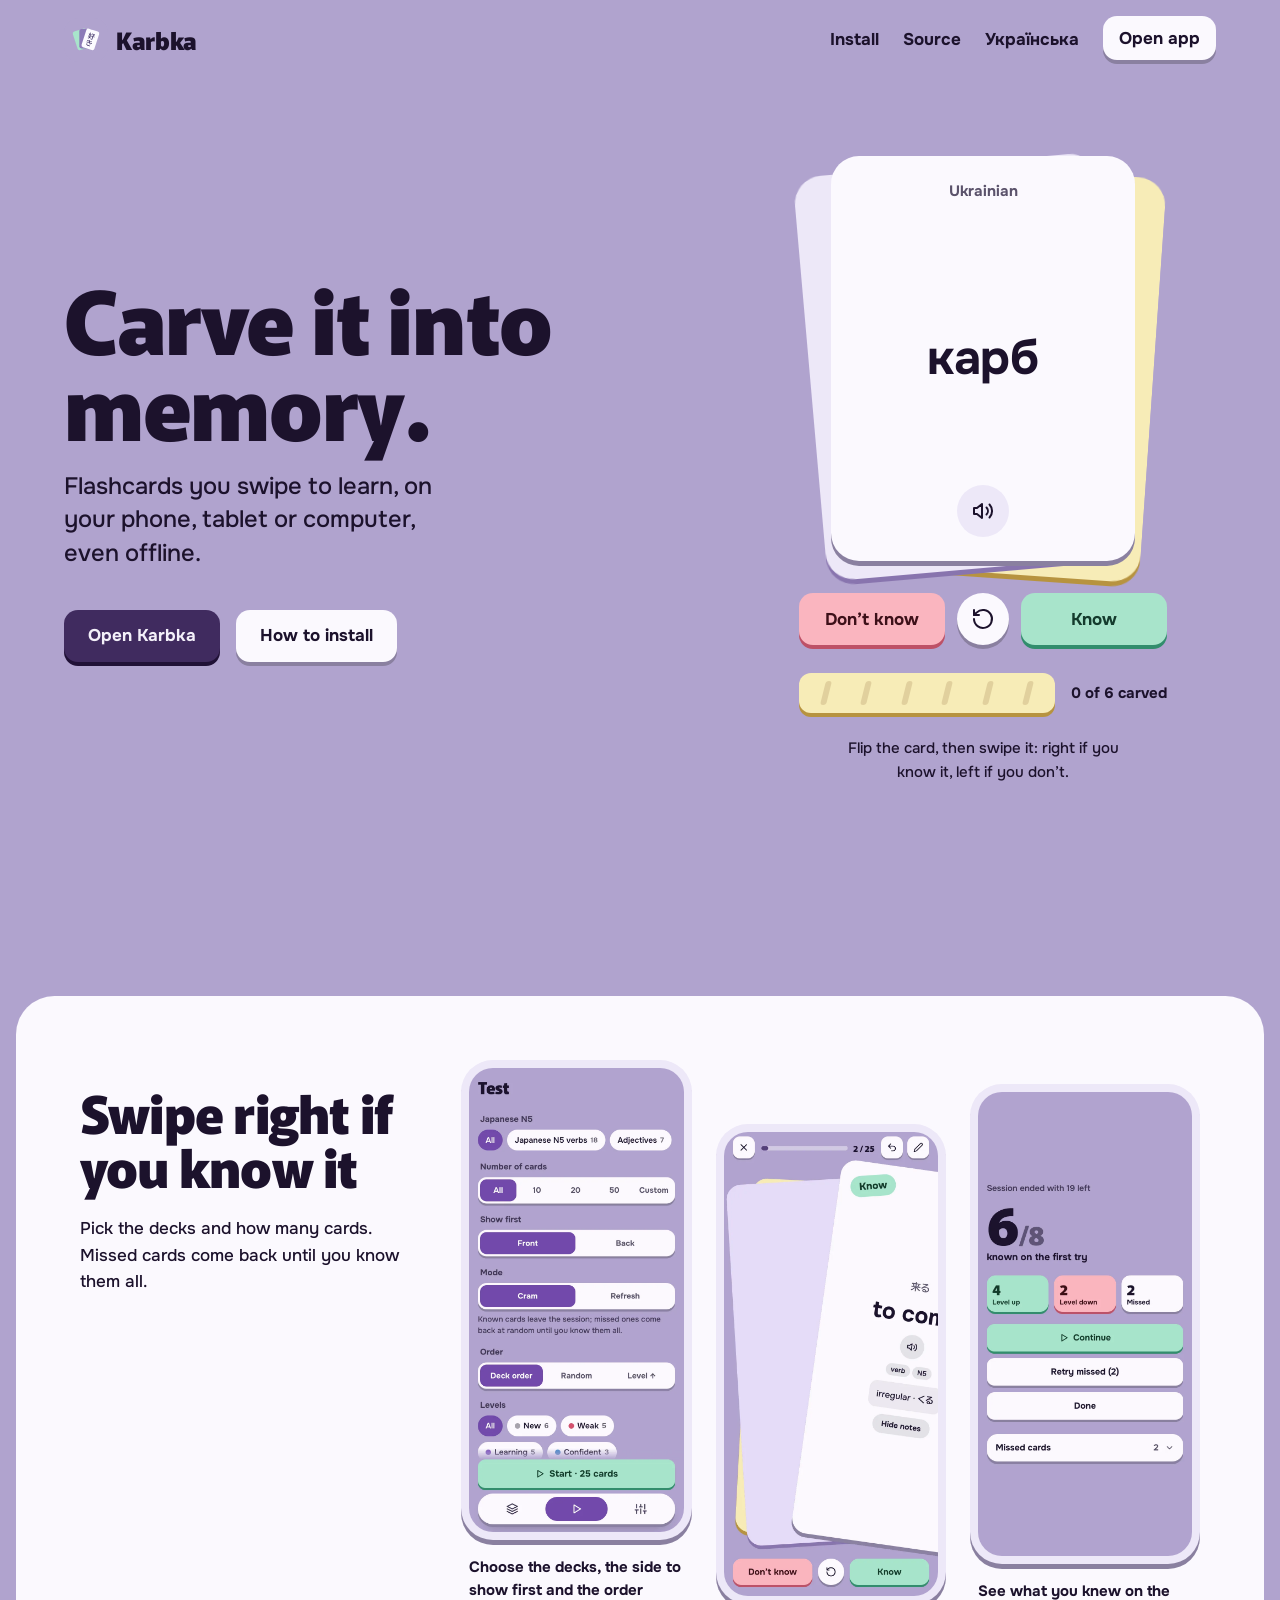
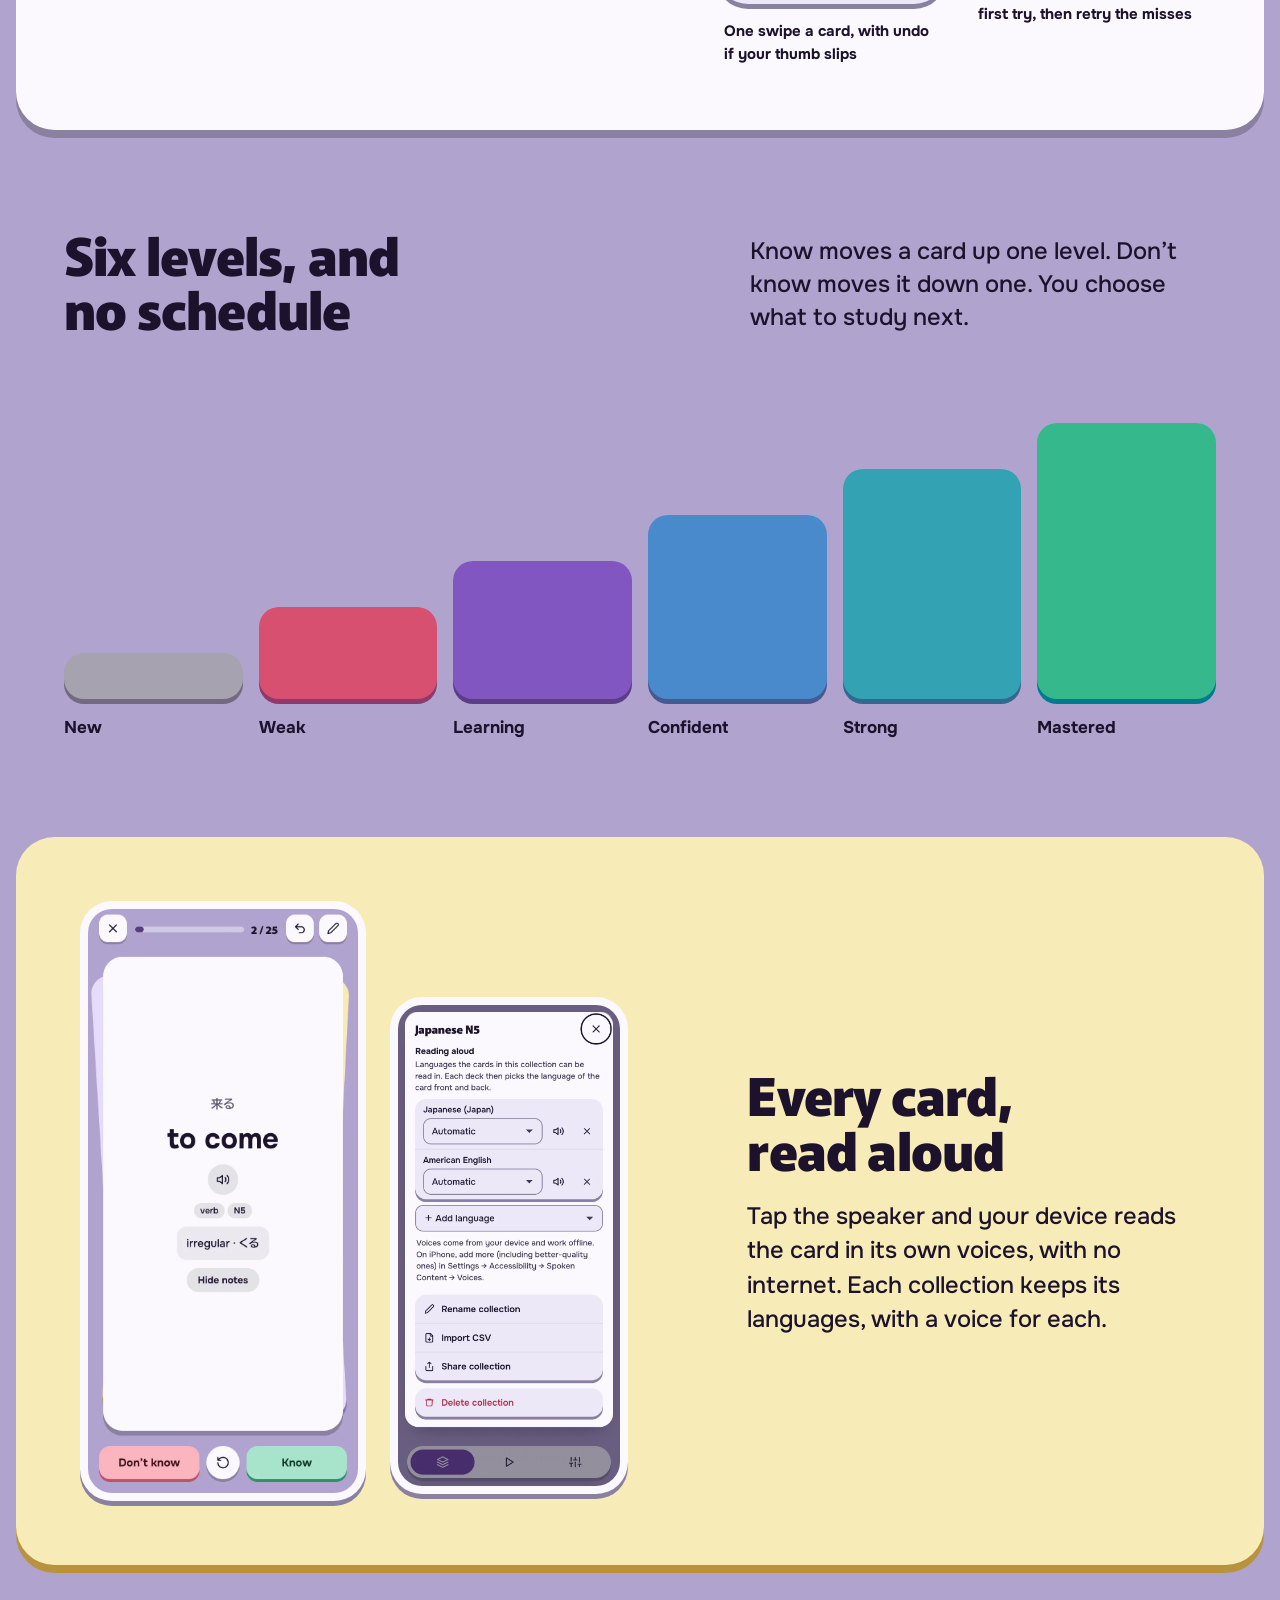
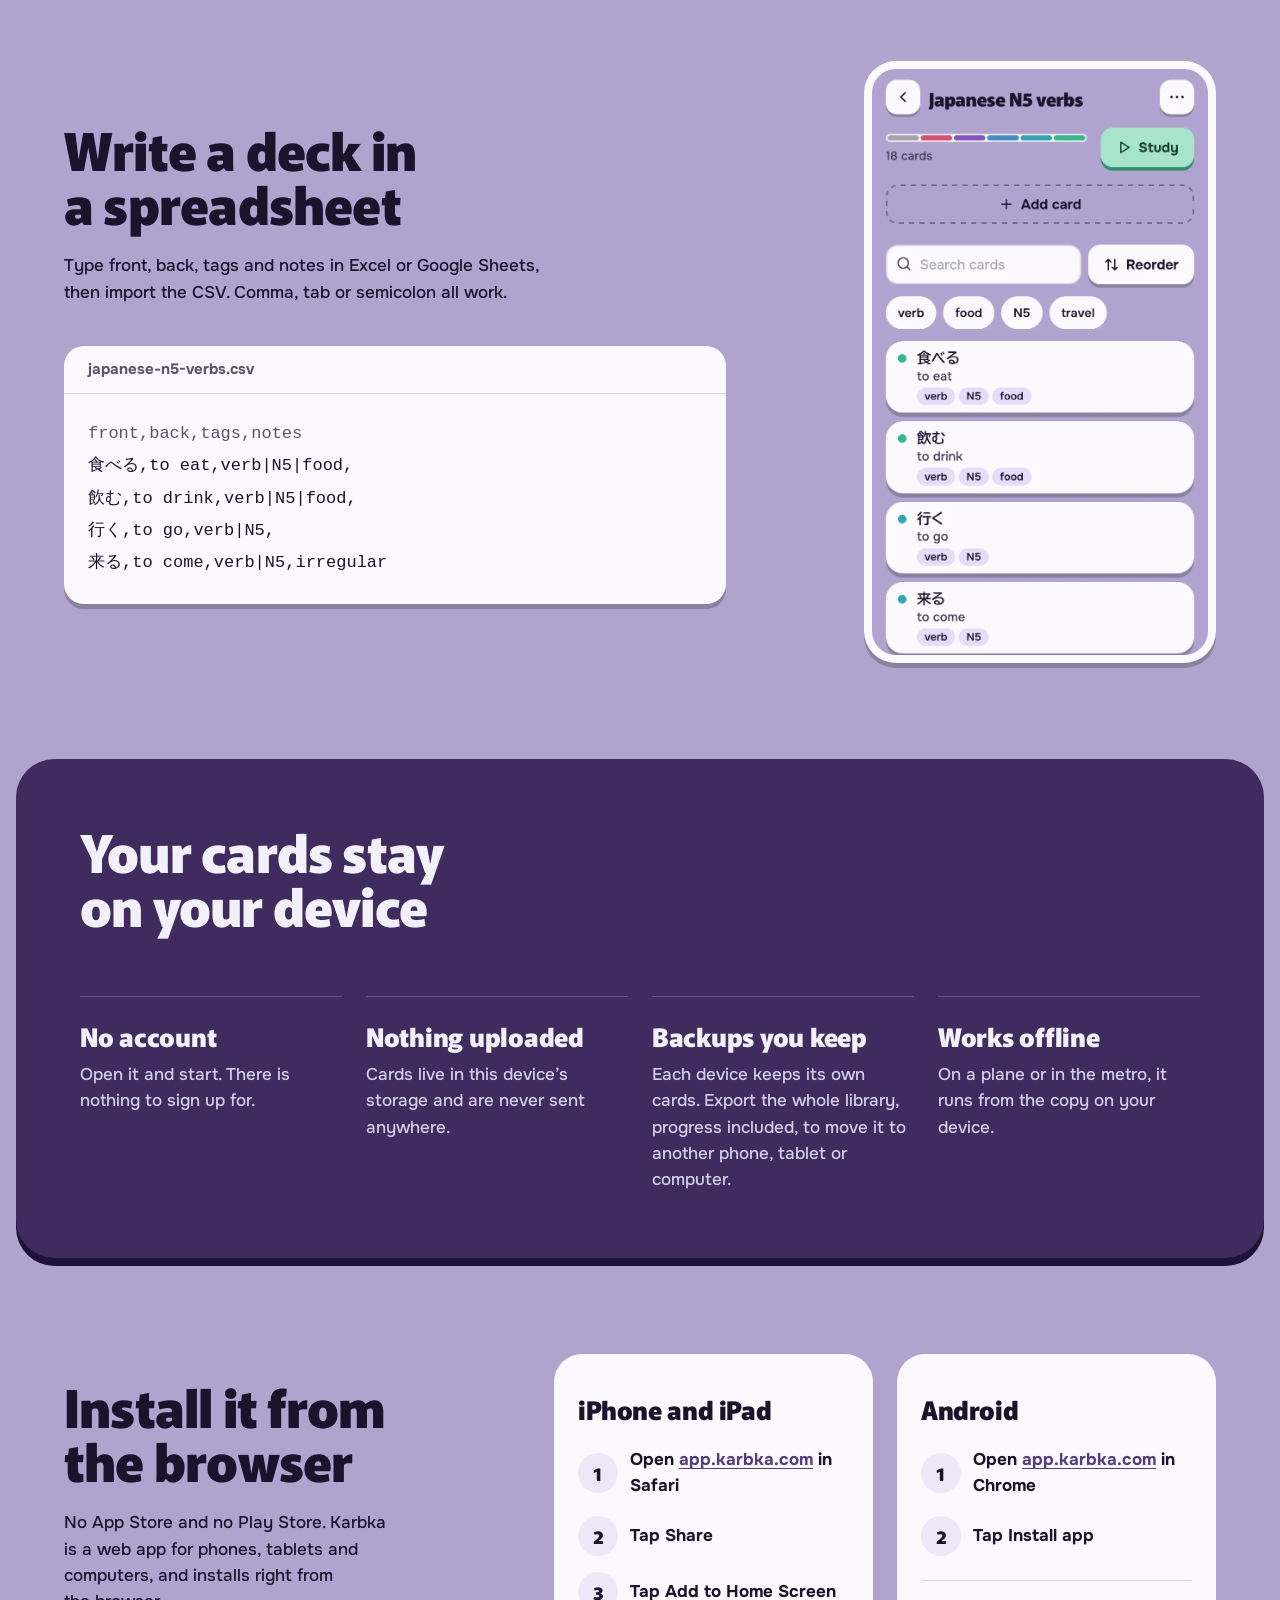
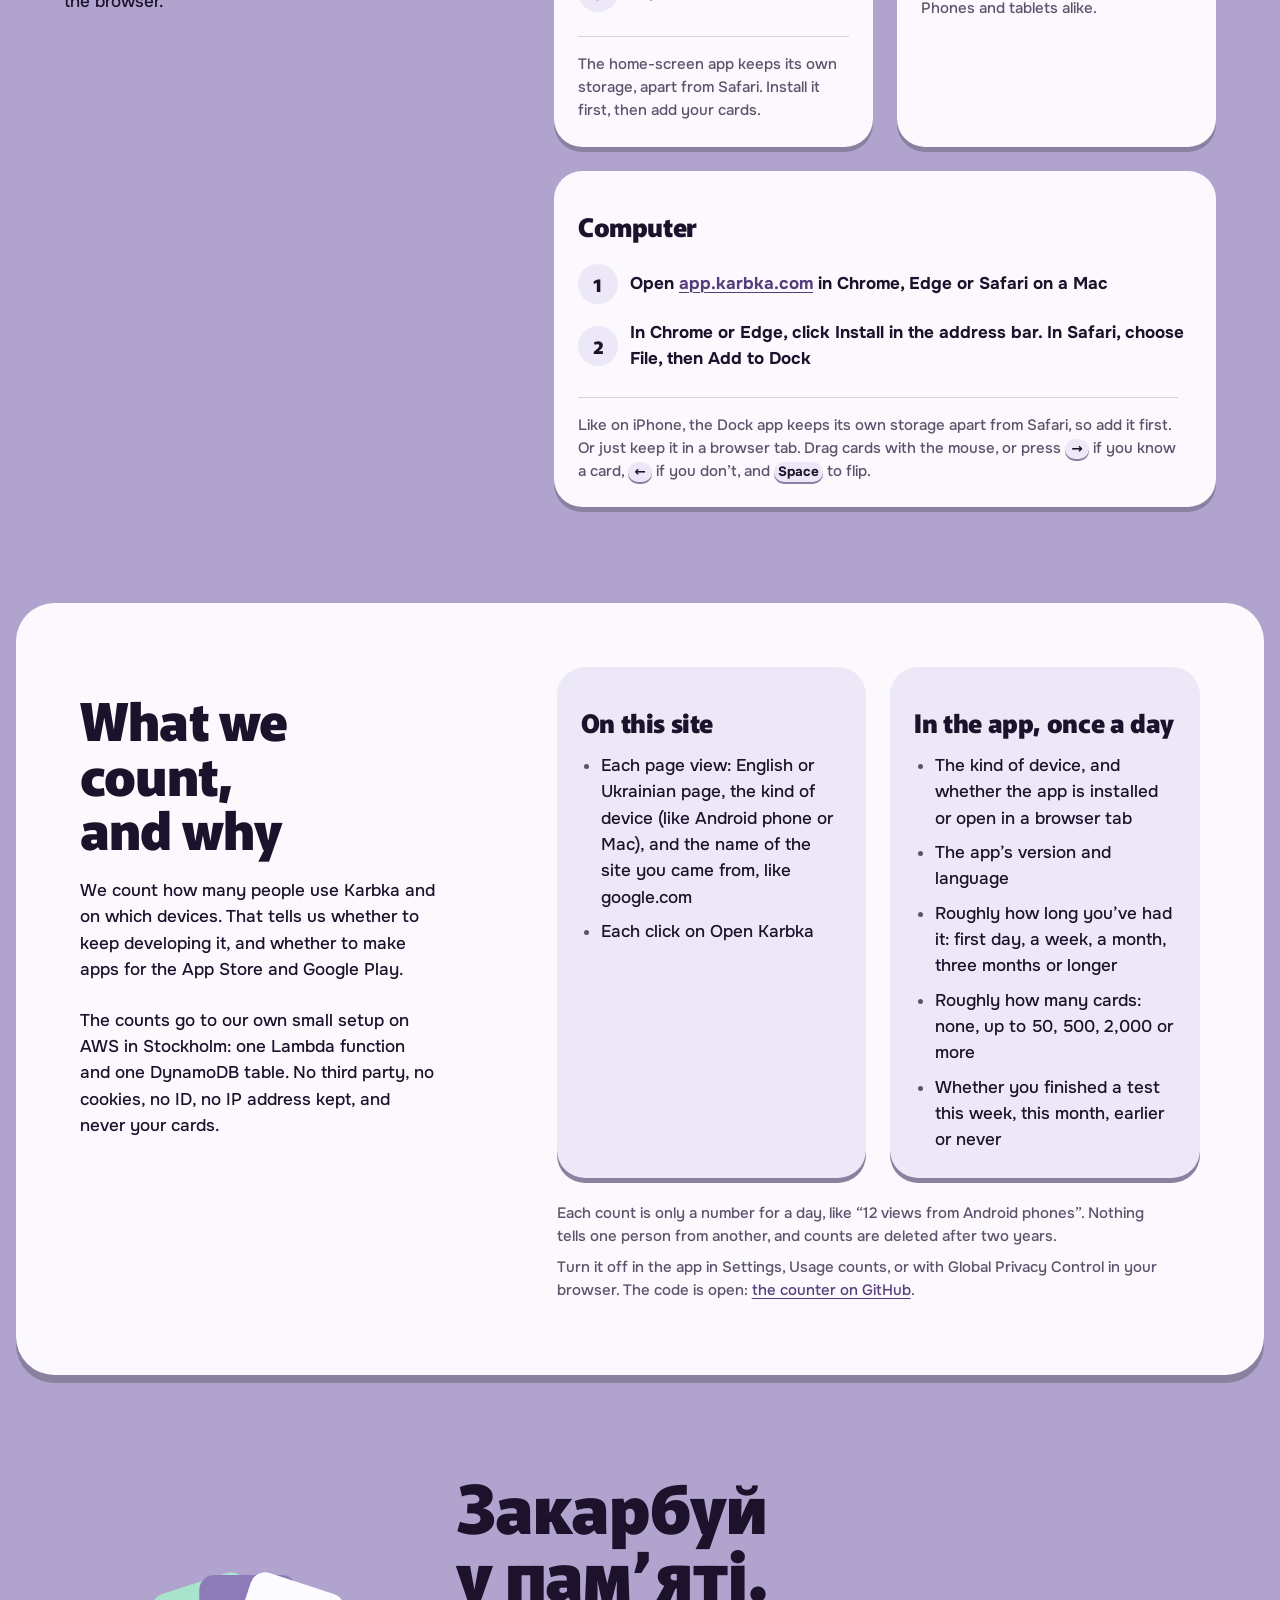
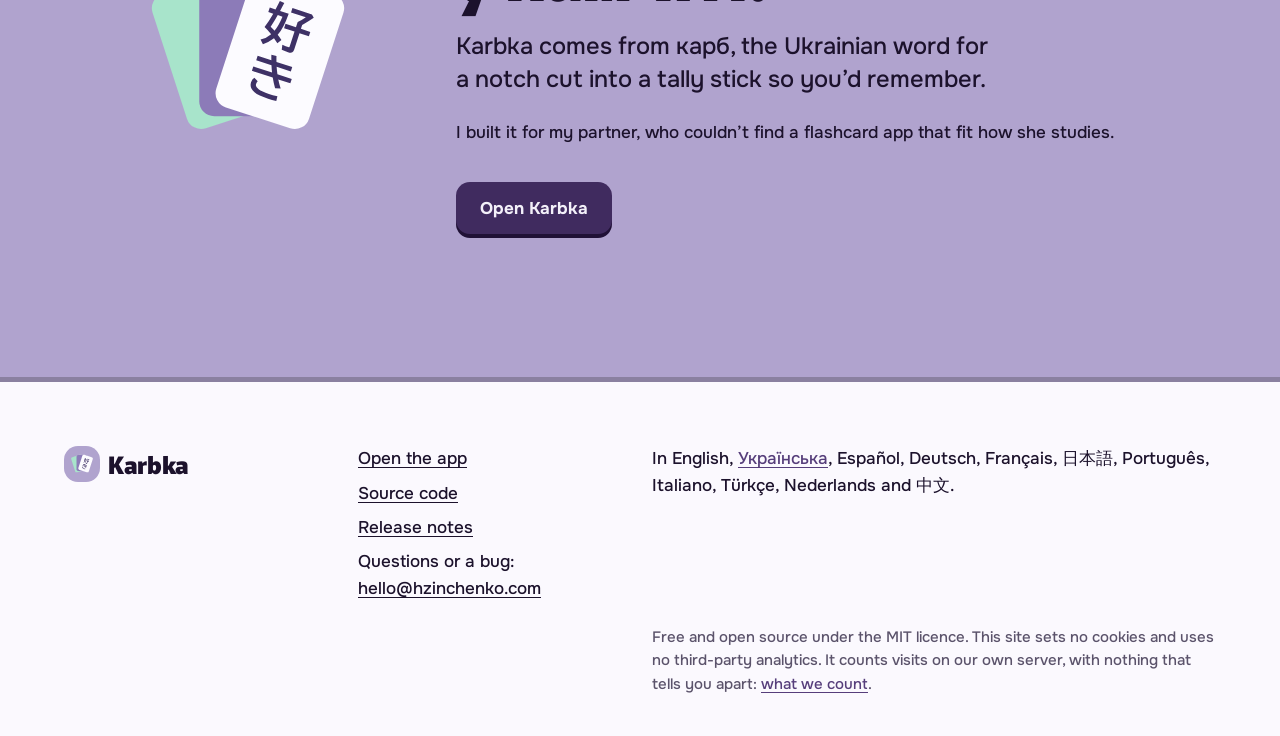
==== commit 6f003ff3: "Explain the usage counts, fit the header on small phones, deploy from tags Co-Authored-By: Claude Op" ====
--- a/index.html
+++ b/index.html
@@ -92,7 +92,7 @@
         "name": "Karbka",
         "alternateName": "Карбка",
         "slogan": "Carve it into memory.",
-        "description": "Offline flashcards for phones, tablets and computers that install from the browser. Tap a card to flip it, swipe right if you know it and left if you don't; on a computer, drag with the mouse or press the arrow keys. No account and no server: your cards stay on your device.",
+        "description": "Offline flashcards for phones, tablets and computers that install from the browser. Tap a card to flip it, swipe right if you know it and left if you don't; on a computer, drag with the mouse or press the arrow keys. No account, and your cards never leave your device.",
         "url": "https://karbka.com/",
         "installUrl": "https://app.karbka.com/",
         "applicationCategory": "EducationalApplication",
@@ -115,7 +115,7 @@
           "Decks grouped into collections, up to 999 cards a deck",
           "Import and export CSV from Excel or Google Sheets",
           "Back up the whole library, progress included, to one file",
-          "Works offline, no account, no server",
+          "Works offline, no account, cards never leave the device",
           "Interface in 11 languages"
         ],
         "inLanguage": [
@@ -209,7 +209,8 @@
         "@type": "Person",
         "@id": "https://karbka.com/#author",
         "name": "Hlib Zinchenko",
-        "url": "https://github.com/hlib-zinchenko"
+        "url": "https://github.com/hlib-zinchenko",
+        "email": "mailto:hello@hzinchenko.com"
       }
     ]
   }
@@ -447,7 +448,7 @@
           <dd>Open it and start. There is nothing to sign up for.</dd>
         </div>
         <div>
-          <dt>No server</dt>
+          <dt>Nothing uploaded</dt>
           <dd>Cards live in this device’s storage and are never sent anywhere.</dd>
         </div>
         <div>
@@ -496,6 +497,38 @@
       </div>
     </section>
 
+    <!-- What we count, and why: the only data that leaves anyone's device. -->
+    <section class="sheet counts" id="counts" aria-labelledby="counts-h">
+      <div class="counts-head">
+        <h2 id="counts-h">What we count, and why</h2>
+        <p>We count how many people use Karbka and on which devices. That tells us whether to keep developing it, and whether to make apps for the App Store and Google Play.</p>
+        <p>The counts go to our own small setup on AWS in Stockholm: one Lambda function and one DynamoDB table. No third party, no cookies, no ID, no IP address kept, and never your cards.</p>
+      </div>
+      <div class="counts-lists">
+        <section class="panel counts-list" aria-labelledby="counts-site-h">
+          <h3 id="counts-site-h">On this site</h3>
+          <ul>
+            <li>Each page view: English or Ukrainian page, the kind of device (like Android phone or Mac), and the name of the site you came from, like google.com</li>
+            <li>Each click on Open Karbka</li>
+          </ul>
+        </section>
+        <section class="panel counts-list" aria-labelledby="counts-app-h">
+          <h3 id="counts-app-h">In the app, once a day</h3>
+          <ul>
+            <li>The kind of device, and whether the app is installed or open in a browser tab</li>
+            <li>The app’s version and language</li>
+            <li>Roughly how long you’ve had it: first day, a week, a month, three months or longer</li>
+            <li>Roughly how many cards: none, up to 50, 500, 2,000 or more</li>
+            <li>Whether you finished a test this week, this month, earlier or never</li>
+          </ul>
+        </section>
+        <div class="counts-note">
+          <p>Each count is only a number for a day, like “12 views from Android phones”. Nothing tells one person from another, and counts are deleted after two years.</p>
+          <p>Turn it off in the app in Settings, Usage counts, or with Global Privacy Control in your browser. The code is open: <a href="https://github.com/hlib-zinchenko/karbka/tree/main/infra/usage-counter">the counter on GitHub</a>.</p>
+        </div>
+      </div>
+    </section>
+
     <!-- Close: the name, and the action once more. -->
     <section class="close wrap" aria-labelledby="close-h">
       <img class="close-icon" src="/img/icon.svg" width="240" height="240" alt="" loading="lazy" />
@@ -518,9 +551,10 @@
         <li><a href="https://app.karbka.com/">Open the app</a></li>
         <li><a href="https://github.com/hlib-zinchenko/karbka">Source code</a></li>
         <li><a href="https://github.com/hlib-zinchenko/karbka/releases">Release notes</a></li>
+        <li>Questions or a bug: <a href="mailto:hello@hzinchenko.com">hello@hzinchenko.com</a></li>
       </ul>
       <p class="footer-langs">In English, <a href="/ua/" hreflang="uk" lang="uk">Українська</a>, <span lang="es">Español</span>, <span lang="de">Deutsch</span>, <span lang="fr">Français</span>, <span lang="ja">日本語</span>, <span lang="pt">Português</span>, <span lang="it">Italiano</span>, <span lang="tr">Türkçe</span>, <span lang="nl">Nederlands</span> and <span lang="zh">中文</span>.</p>
-      <p class="footer-small">Free and open source under the MIT licence. This site sets no cookies and runs no analytics.</p>
+      <p class="footer-small">Free and open source under the MIT licence. This site sets no cookies and uses no third-party analytics. It counts visits on our own server, with nothing that tells you apart: <a href="#counts">what we count</a>.</p>
     </div>
   </footer>
 </body>
--- a/styles.css
+++ b/styles.css
@@ -385,6 +385,26 @@
   .nav-links {
     gap: var(--space-xs);
   }
+  /* The brand, the language link and the button only just fit a 360px phone; tighten all three. */
+  .nav {
+    gap: var(--space-xs);
+  }
+  .brand {
+    font-size: 1.25rem;
+  }
+  .brand img {
+    width: 36px;
+    height: 36px;
+  }
+  .nav-links .btn-small {
+    padding-inline: var(--space-sm);
+  }
+}
+@media (max-width: 22rem) {
+  /* A 320px phone: the icon alone stands for the brand (the link keeps its label). */
+  .nav .brand span {
+    display: none;
+  }
 }
 
 /* ---------- Hero ---------- */
@@ -1052,6 +1072,57 @@
   text-align: center;
 }
 
+/* ---------- What we count ---------- */
+.counts {
+  display: grid;
+  grid-template-columns: repeat(12, minmax(0, 1fr));
+  column-gap: var(--space-lg);
+  row-gap: var(--space-xl);
+  align-items: start;
+}
+.counts-head {
+  grid-column: 1 / 5;
+  display: grid;
+  gap: var(--space-lg);
+  padding-top: var(--space-lg);
+}
+.counts-head p {
+  max-width: 34ch;
+}
+.counts-lists {
+  grid-column: 6 / 13;
+  display: grid;
+  grid-template-columns: repeat(2, minmax(0, 1fr));
+  gap: var(--space-lg);
+}
+.counts .panel {
+  /* Cards on the paper sheet: a shade darker than it, as screenshots sit on --surface-2 in .study. */
+  background: var(--surface-2);
+}
+.counts-list {
+  display: grid;
+  align-content: start;
+  gap: var(--space-md);
+  padding: var(--space-xl) var(--space-lg) var(--space-lg);
+}
+.counts-list ul {
+  display: grid;
+  gap: var(--space-xs);
+  margin: 0;
+  padding-left: 1.2em;
+}
+.counts-list li::marker {
+  color: var(--muted-2);
+}
+.counts-note {
+  grid-column: 1 / -1;
+  color: var(--muted-2);
+  font-size: var(--text-small);
+}
+.counts-note p {
+  margin: 0 0 var(--space-xs);
+}
+
 /* ---------- Close ---------- */
 .close {
   display: grid;
@@ -1165,12 +1236,15 @@
   .shot-deck,
   .install-head,
   .platforms,
+  .counts-head,
+  .counts-lists,
   .close-icon,
   .close-copy {
     grid-column: 1 / -1;
   }
   .study-head,
-  .install-head {
+  .install-head,
+  .counts-head {
     padding-top: 0;
   }
   .aloud-copy {
@@ -1256,10 +1330,12 @@
     margin-top: var(--space-2xl);
   }
   .facts,
-  .platforms {
+  .platforms,
+  .counts-lists {
     grid-template-columns: minmax(0, 1fr);
   }
-  .platform {
+  .platform,
+  .counts-list {
     padding: var(--space-lg) var(--space-md) var(--space-md);
   }
 }
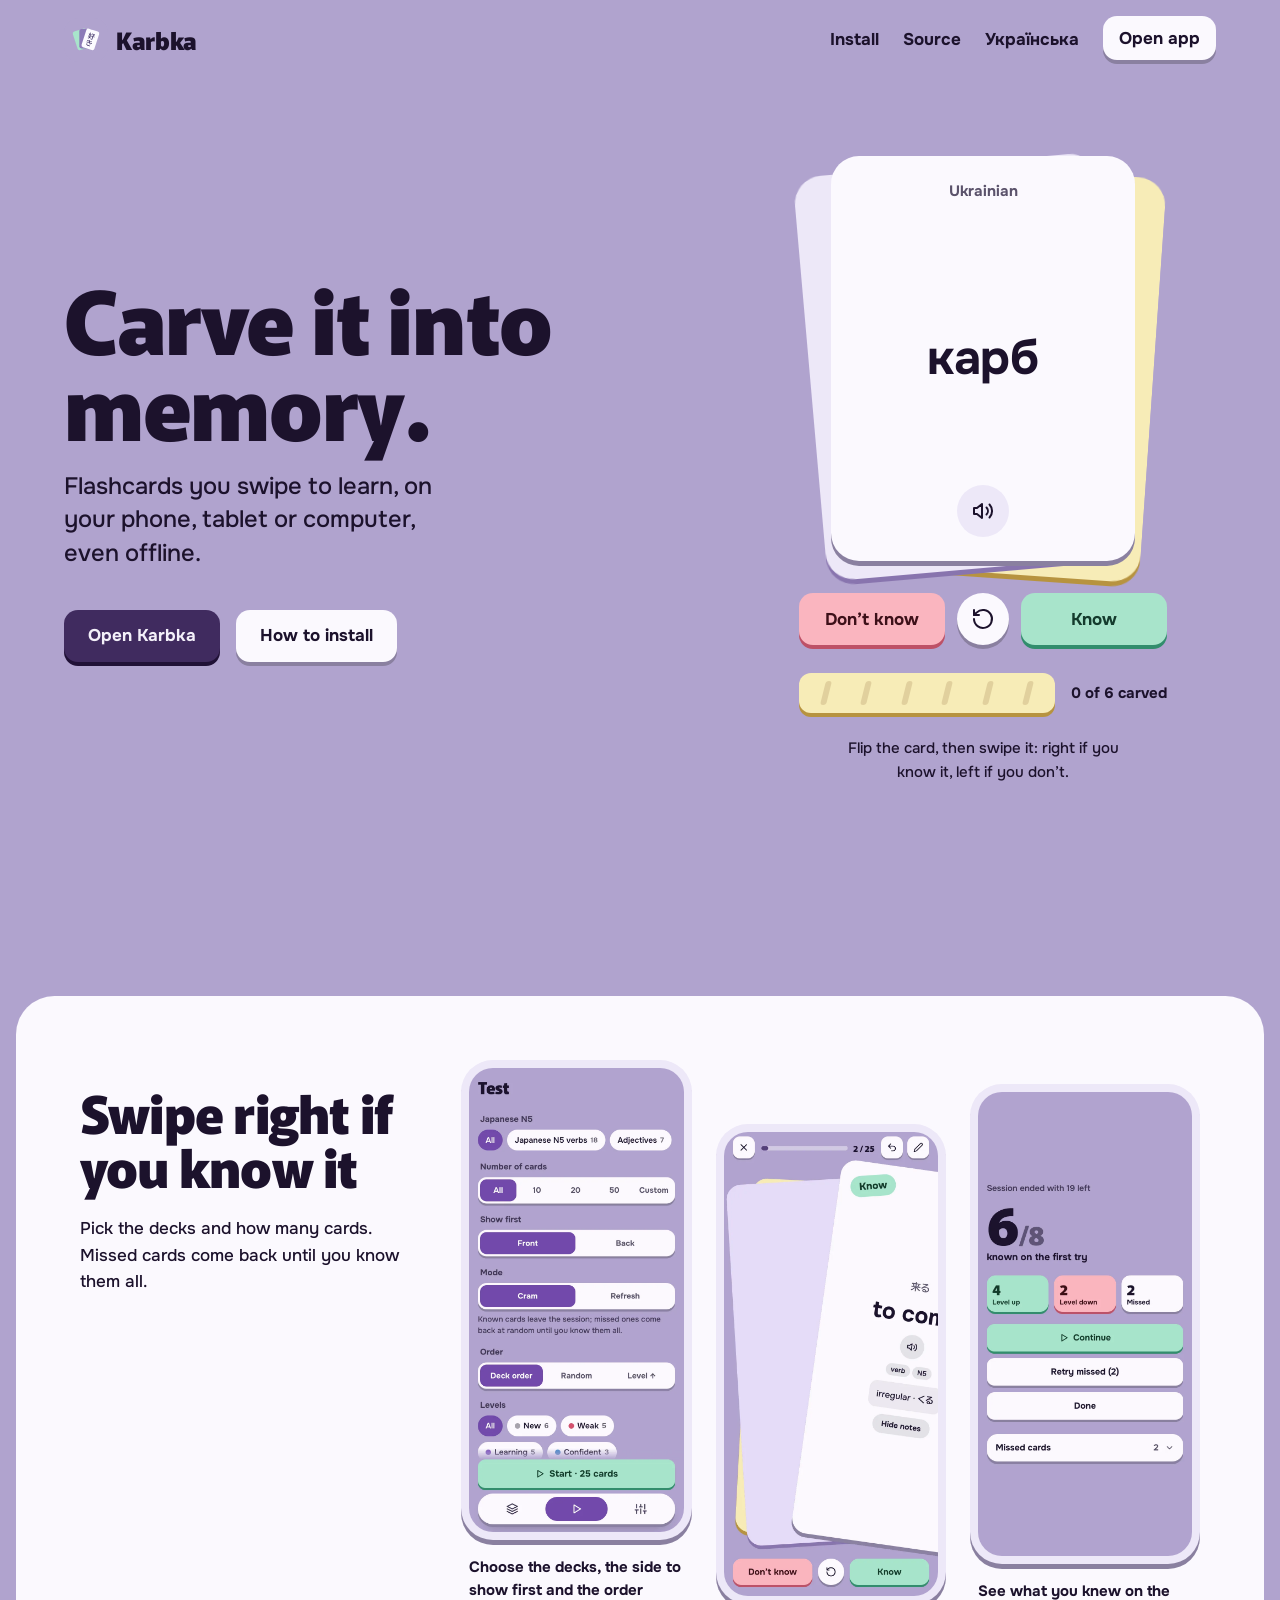
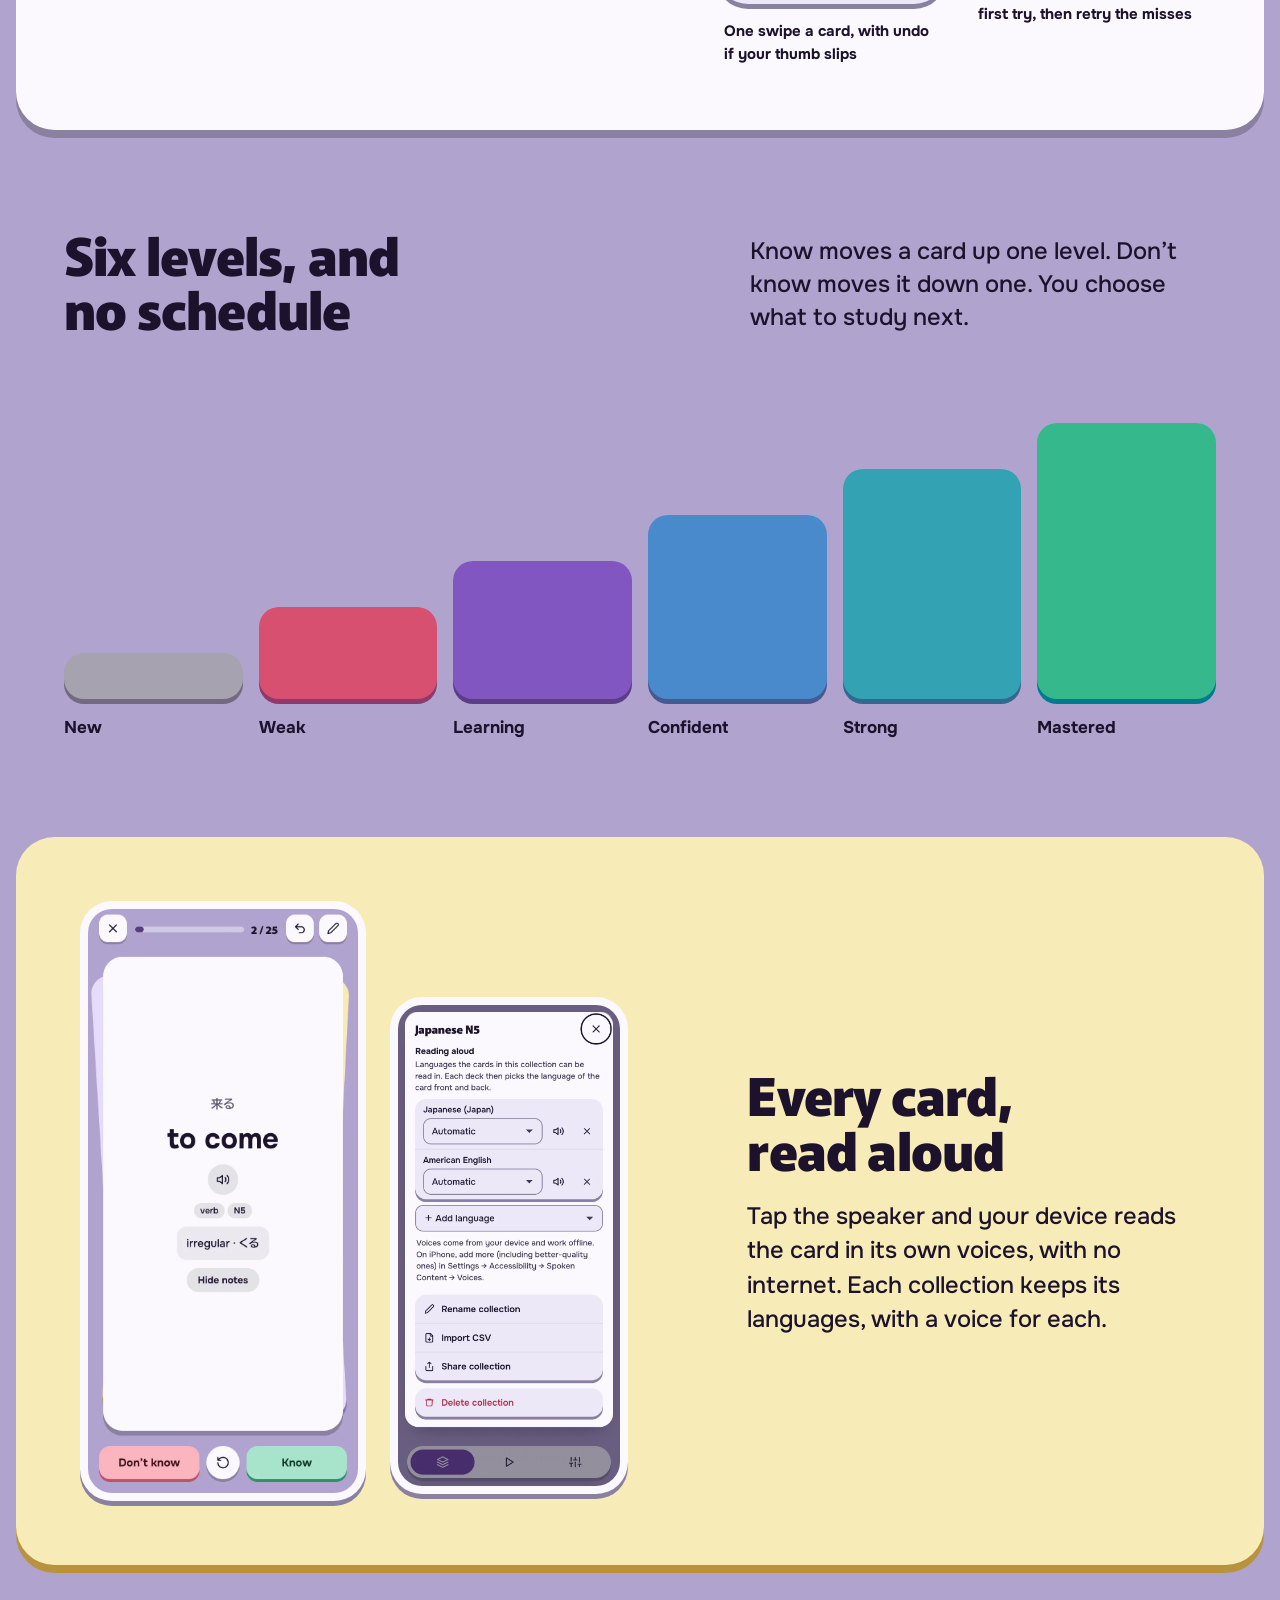
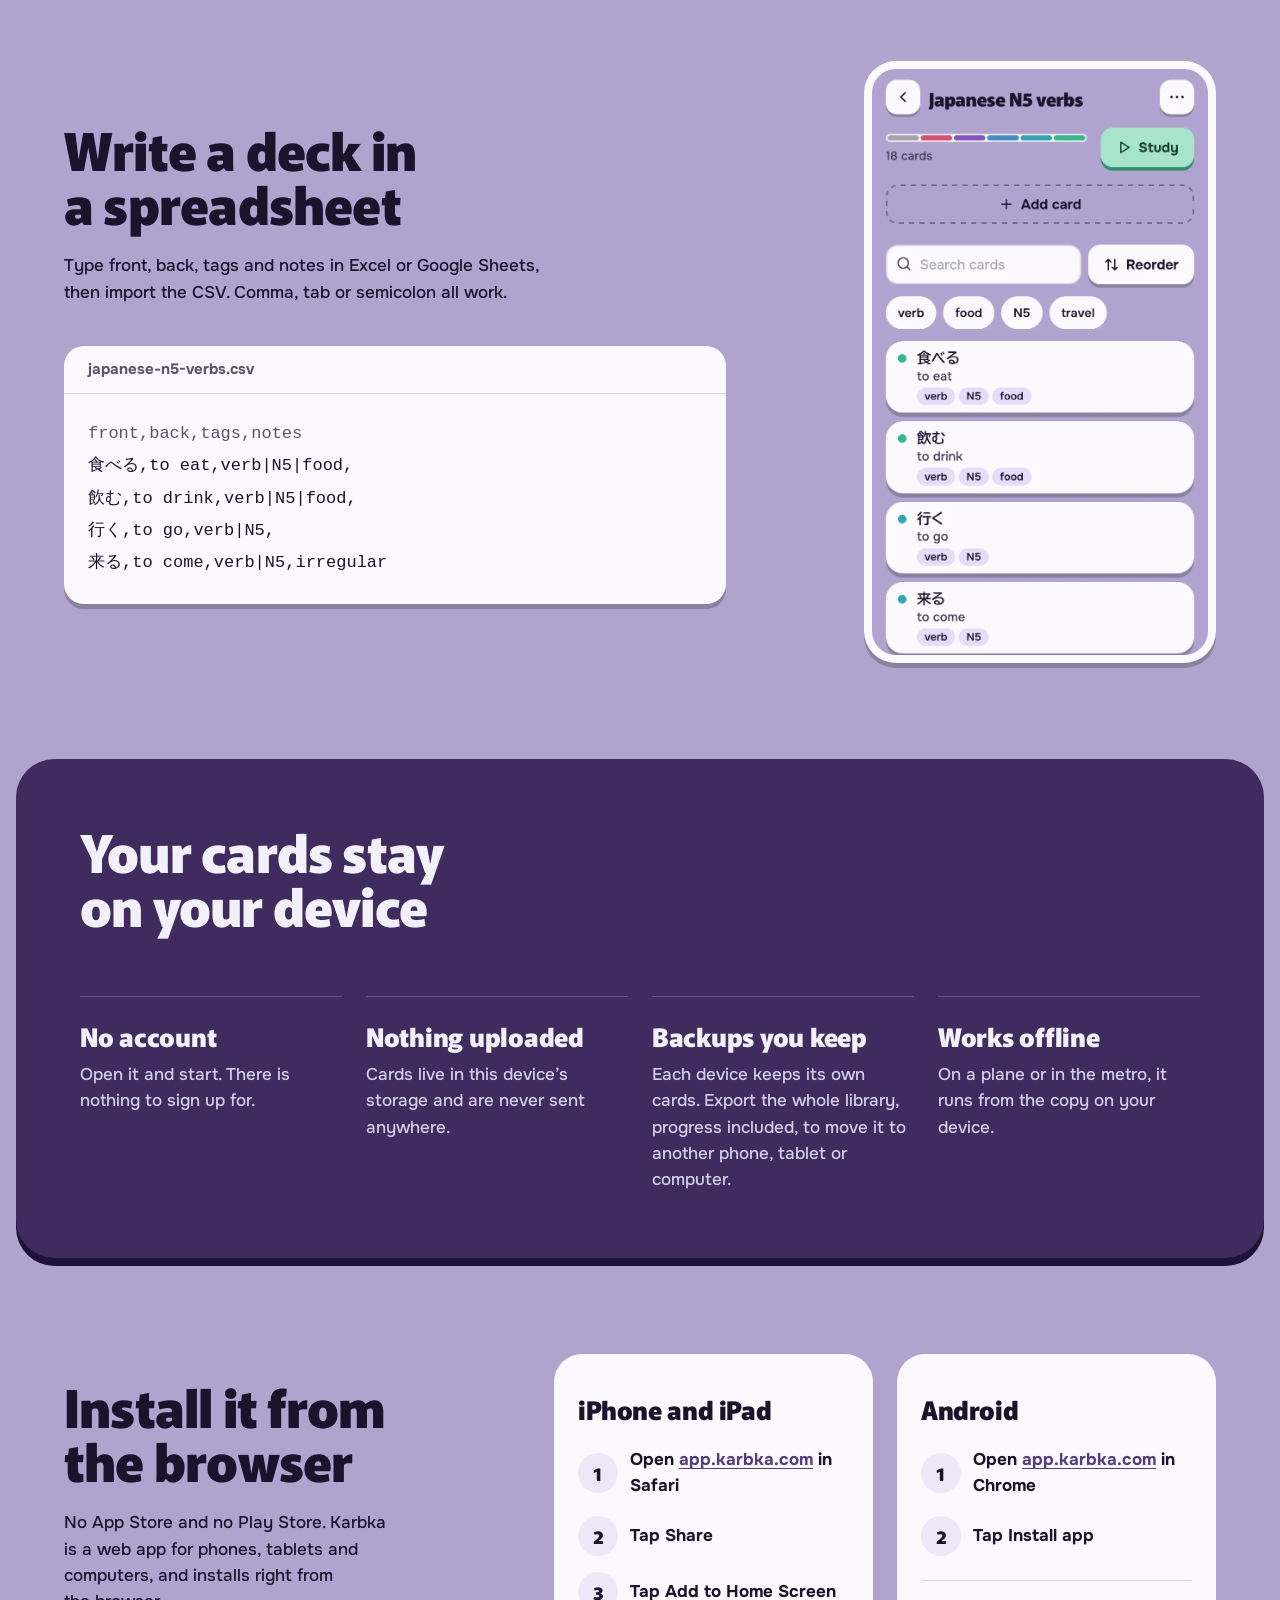
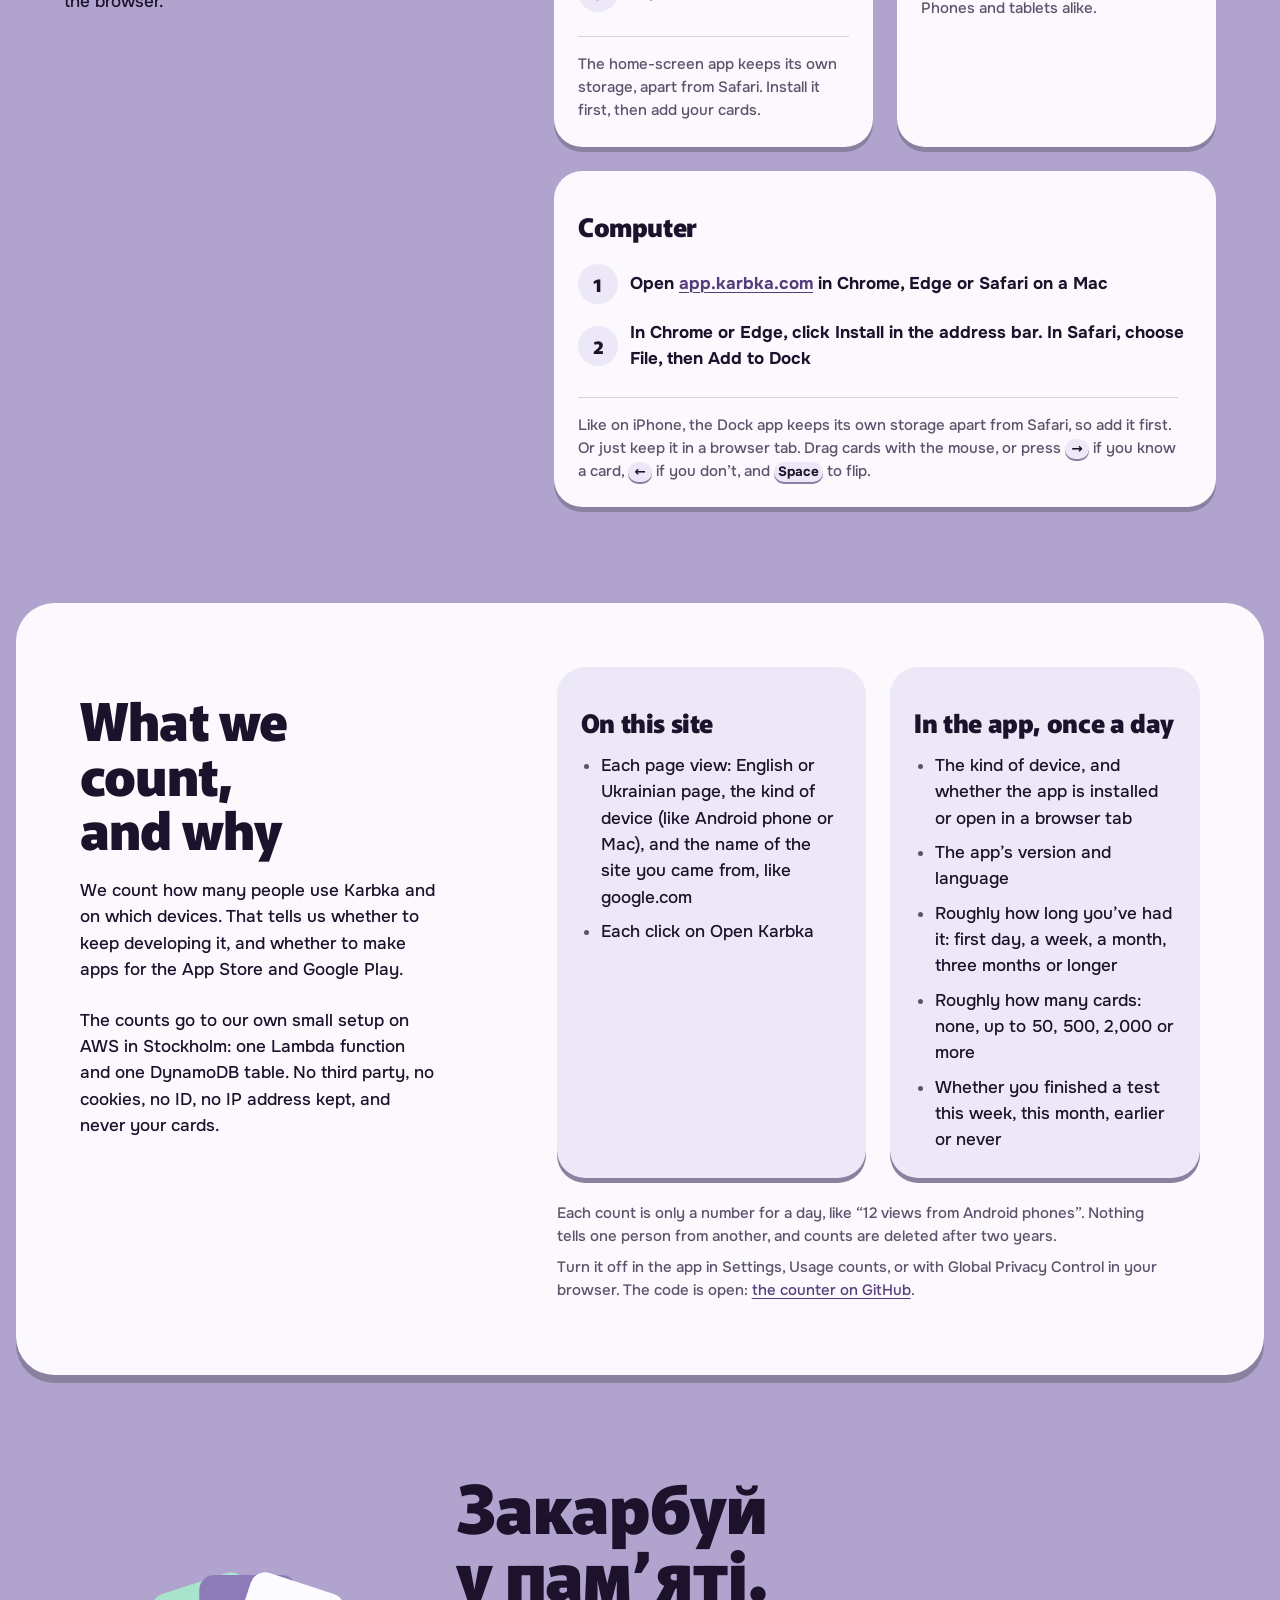
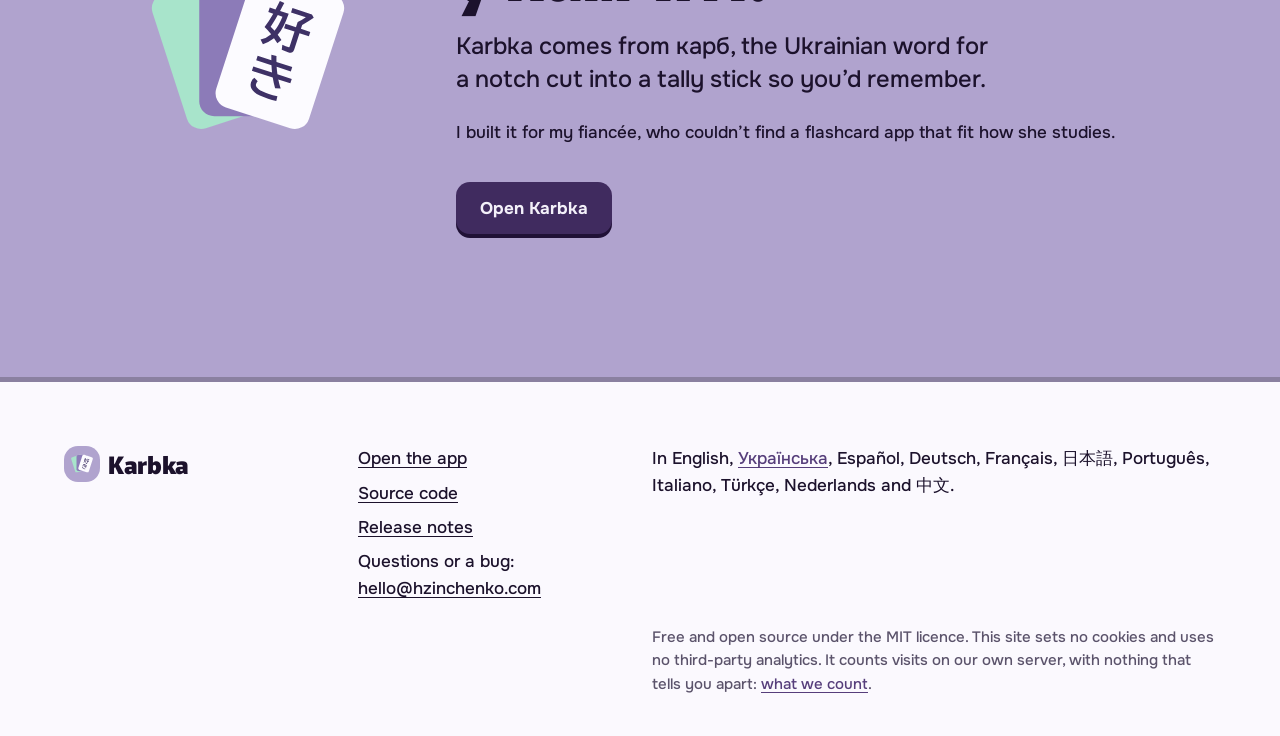
==== commit a2087b5e: "Say fiancée instead of partner on the English page Co-Authored-By: Claude Sonnet 5.5 <noreply@anthro" ====
--- a/index.html
+++ b/index.html
@@ -535,7 +535,7 @@
       <div class="close-copy">
         <h2 id="close-h" lang="uk">Закарбуй у памʼяті.</h2>
         <p class="close-name">Karbka comes from <span lang="uk">карб</span>, the Ukrainian word for a notch cut into a tally stick so you’d remember.</p>
-        <p>I built it for my partner, who couldn’t find a flashcard app that fit how she studies.</p>
+        <p>I built it for my fiancée, who couldn’t find a flashcard app that fit how she studies.</p>
         <a class="btn btn-primary" href="https://app.karbka.com/">Open Karbka</a>
       </div>
     </section>
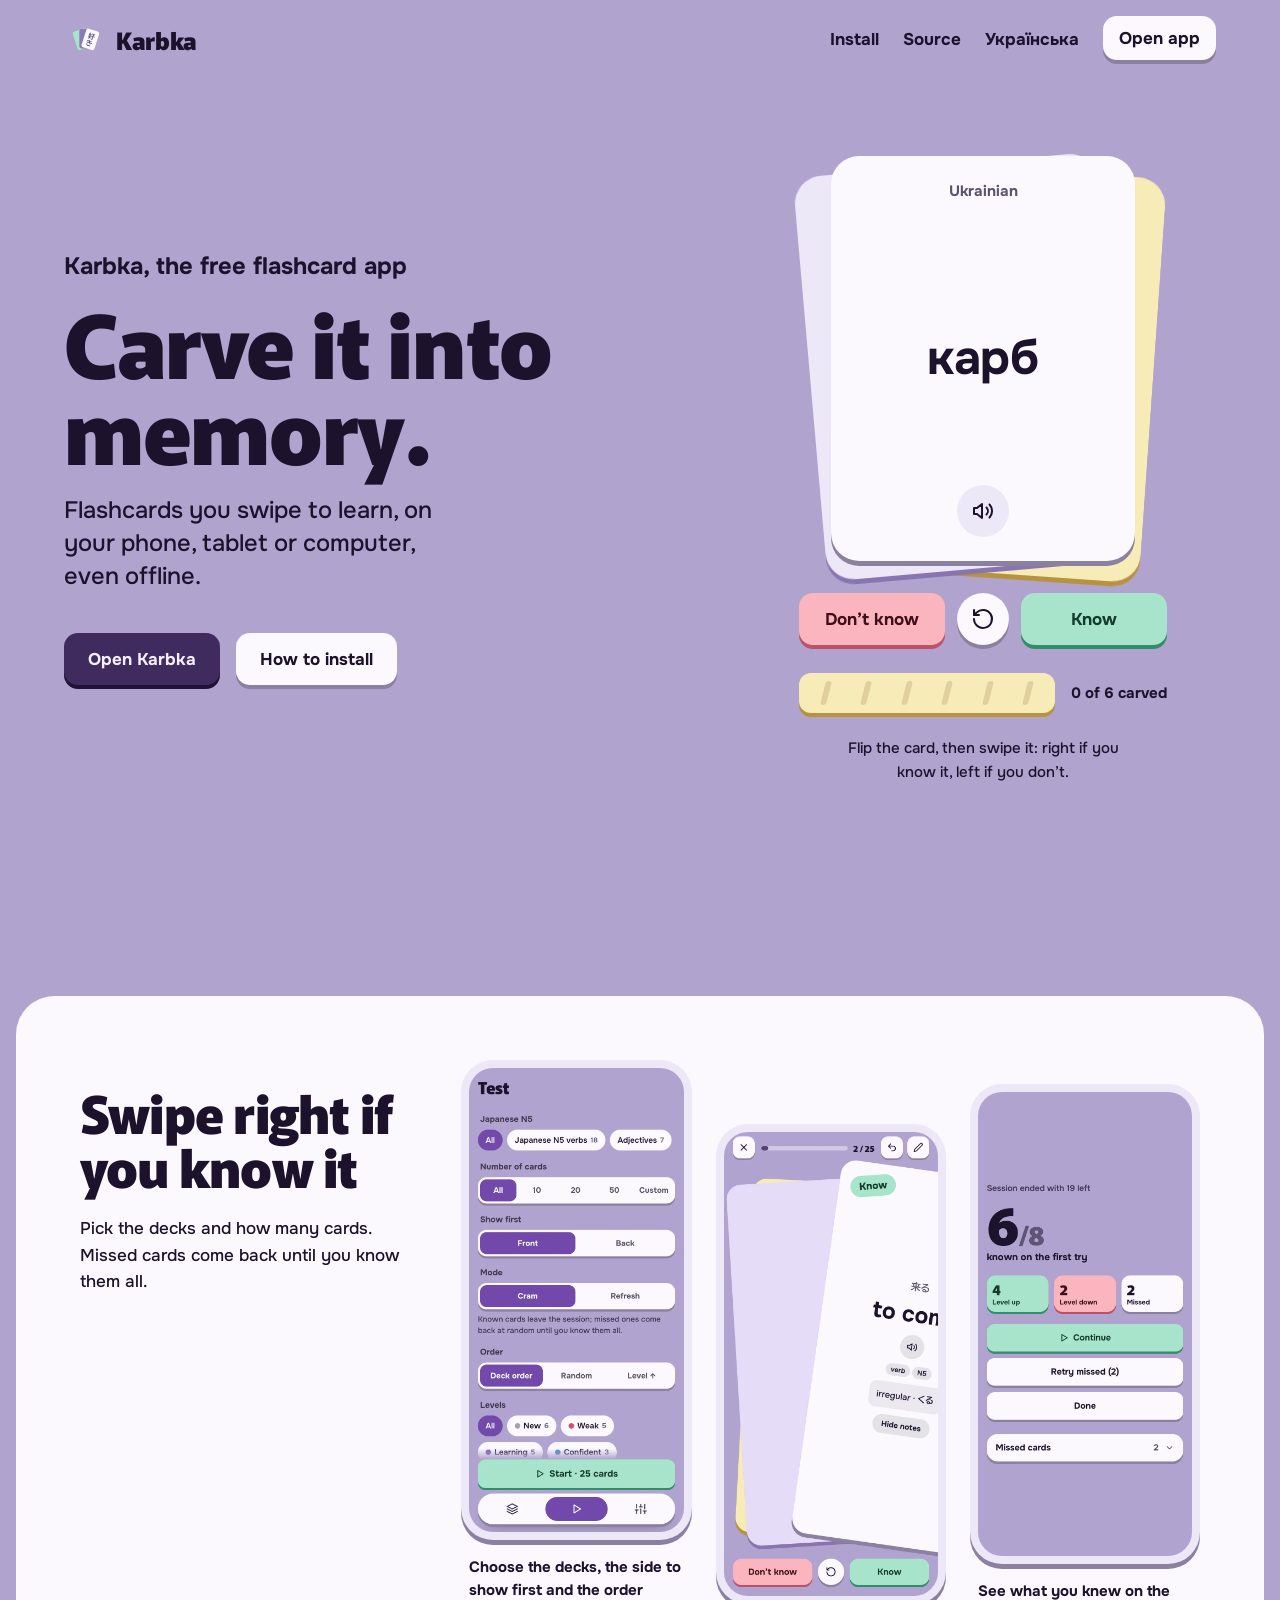
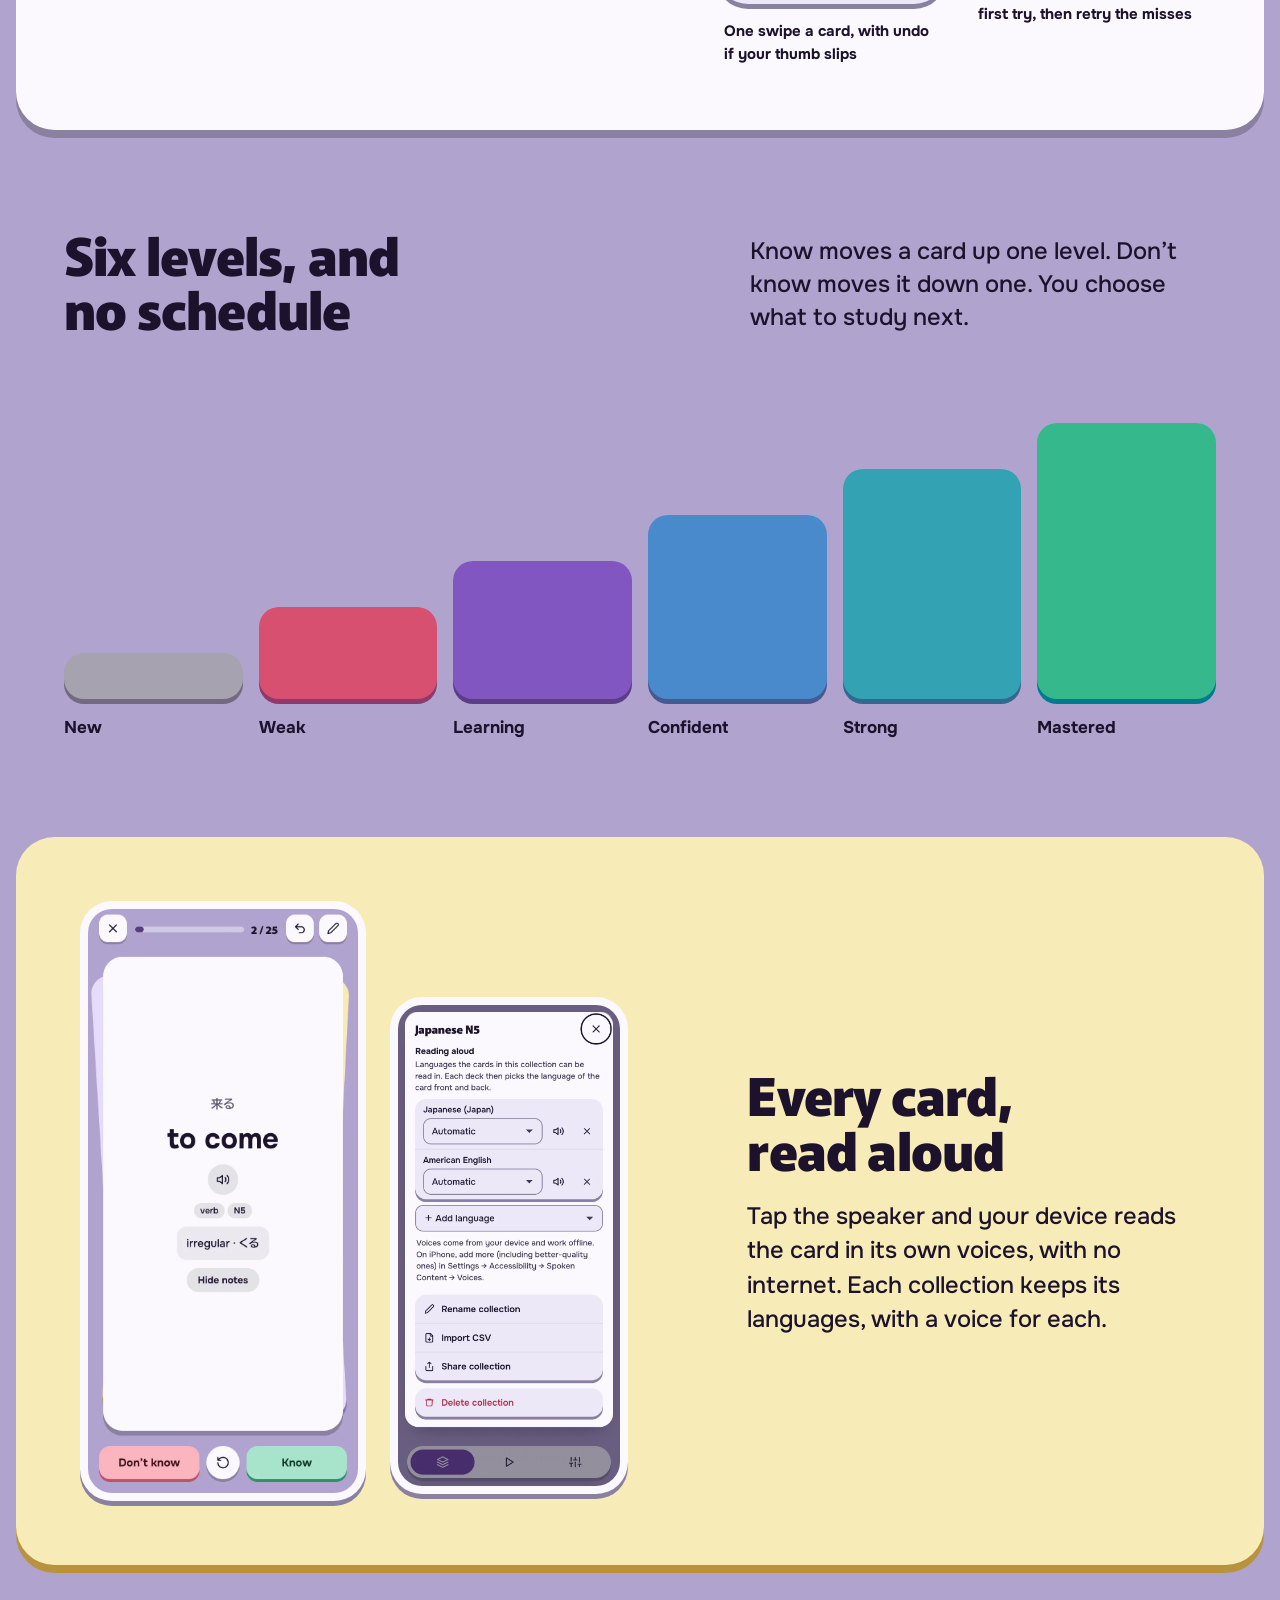
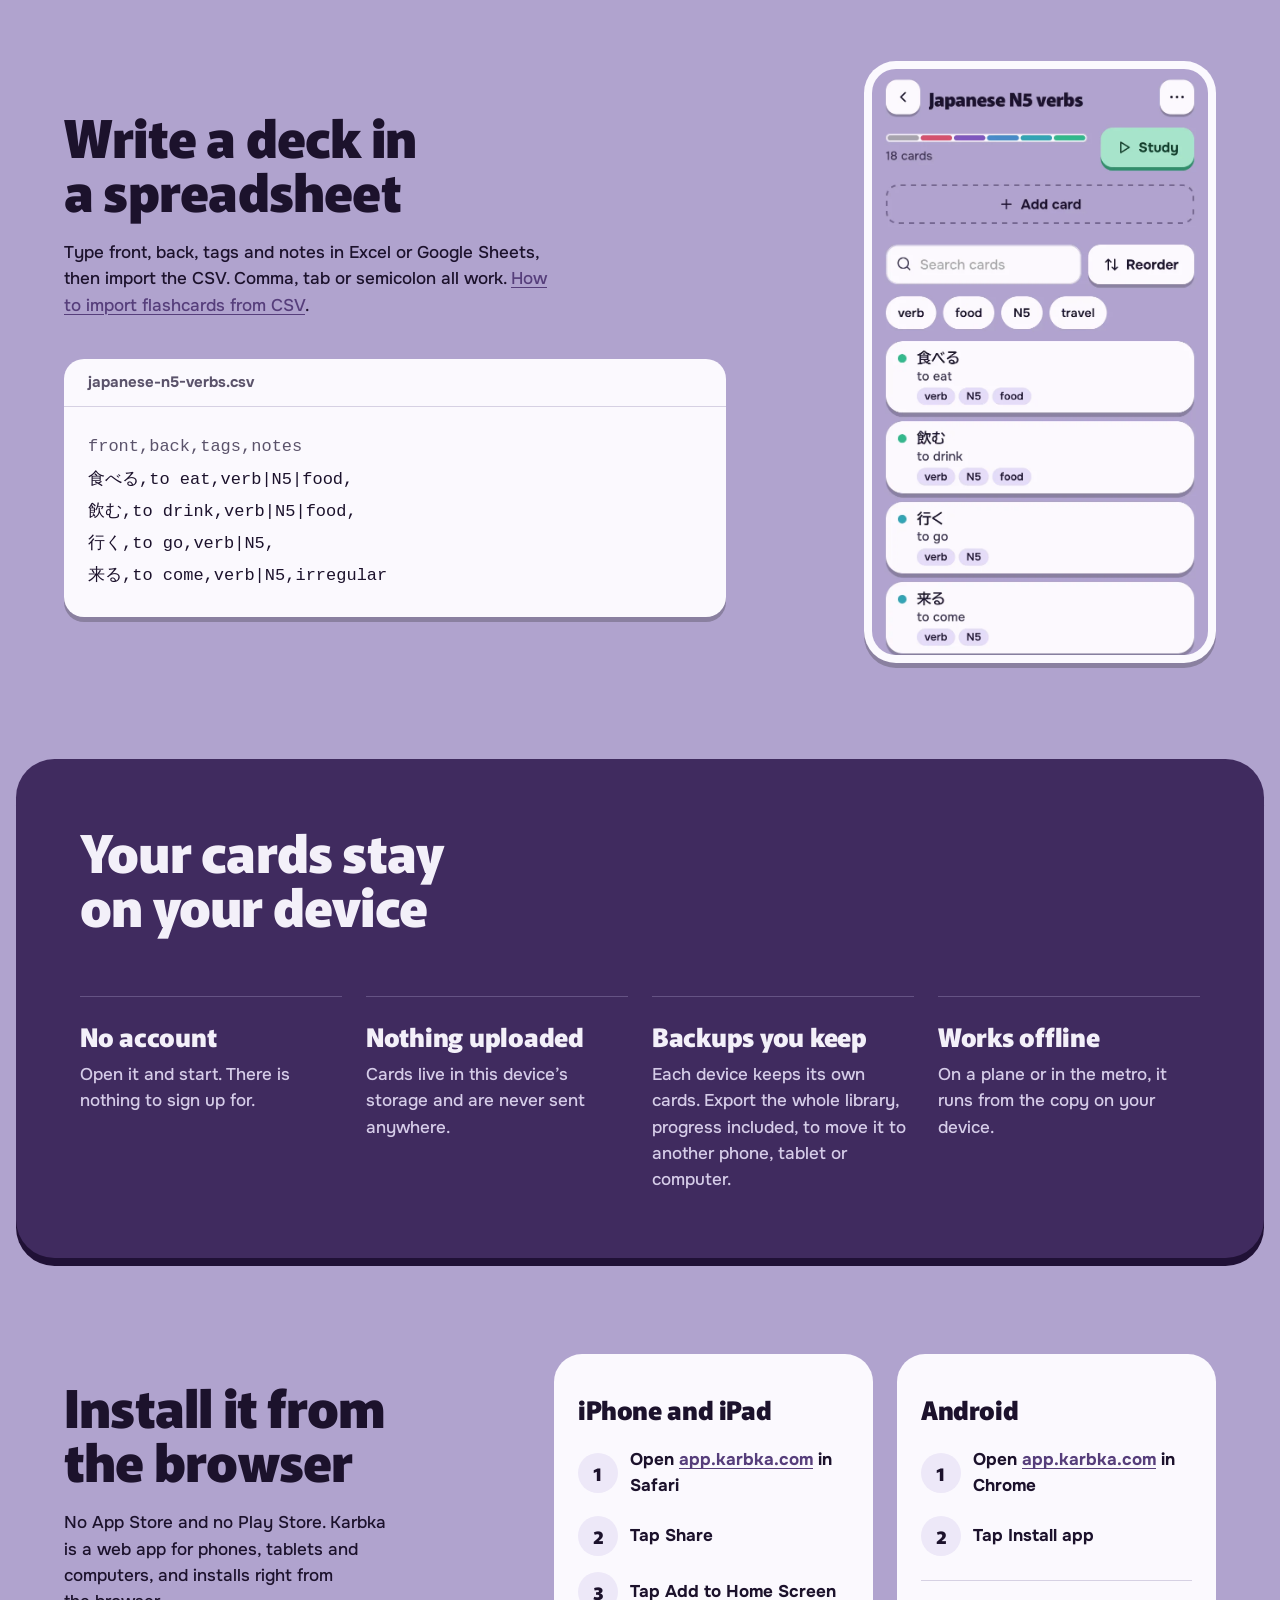
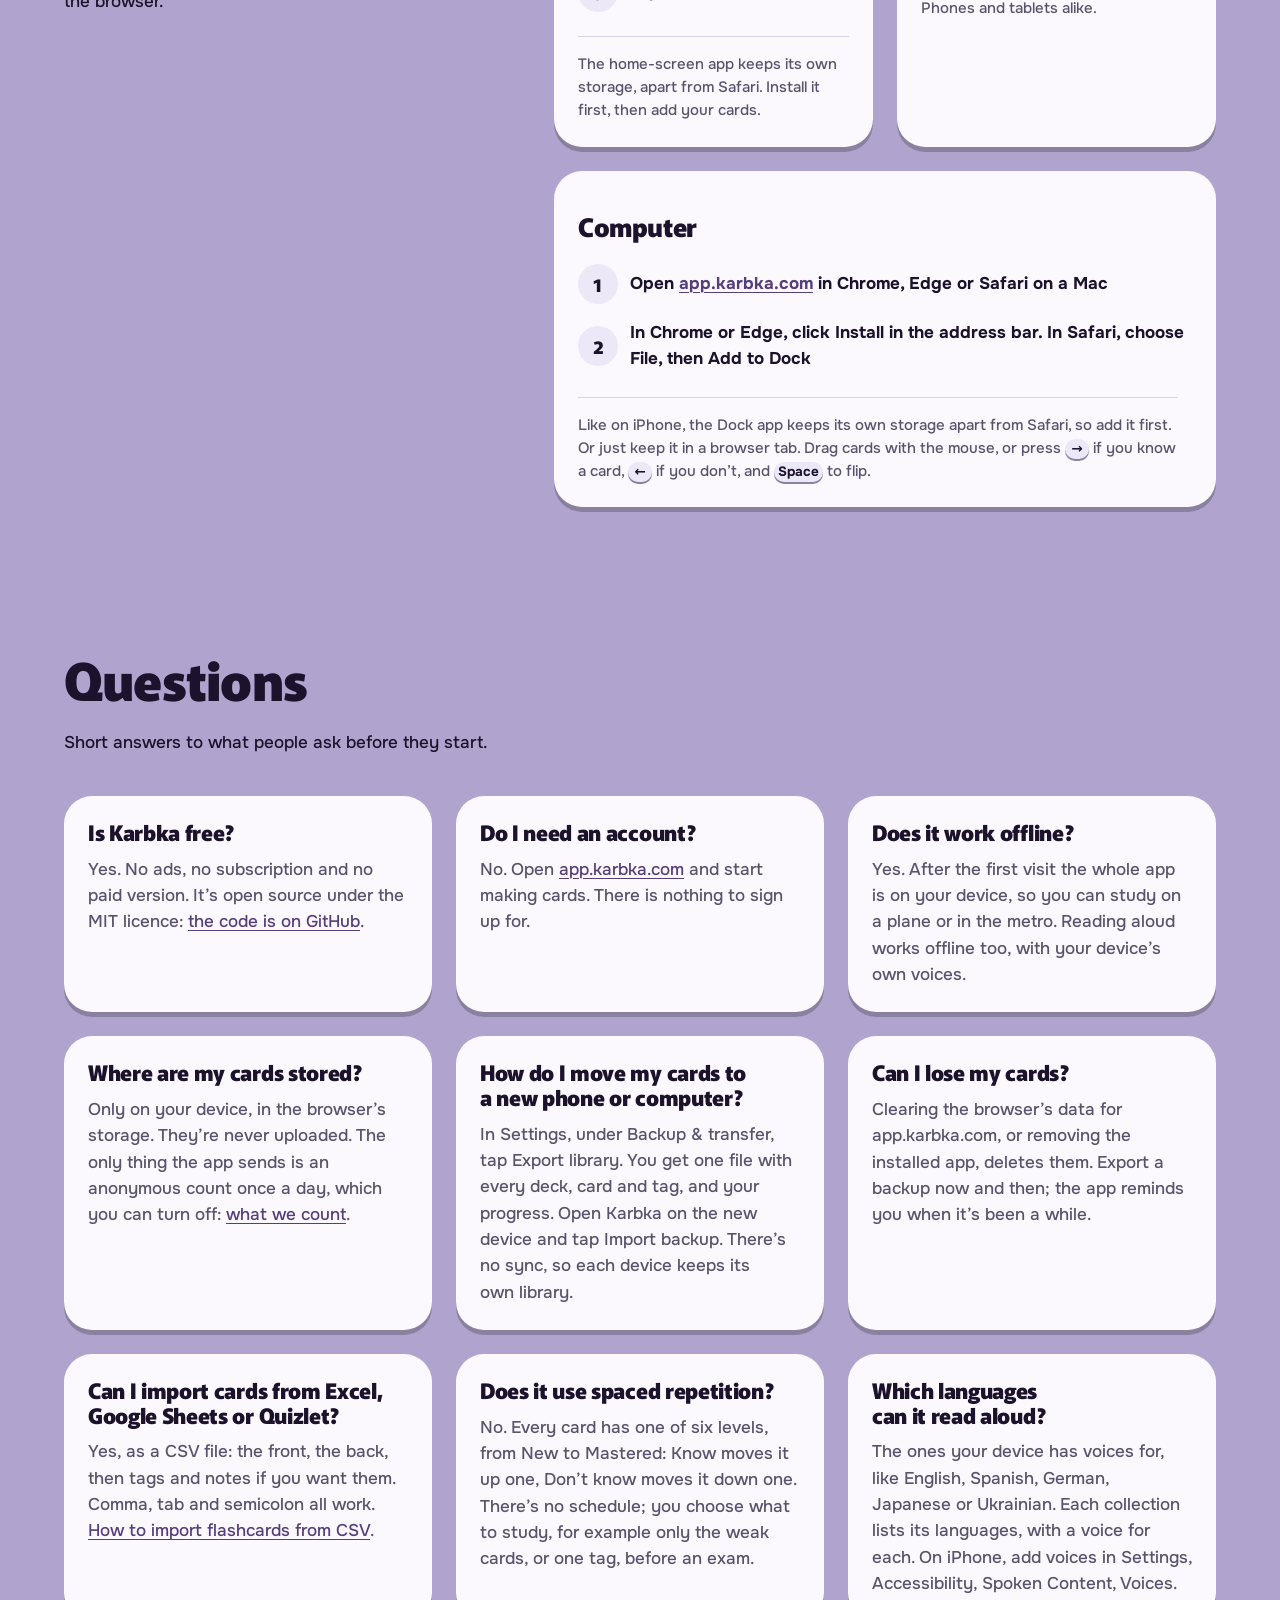
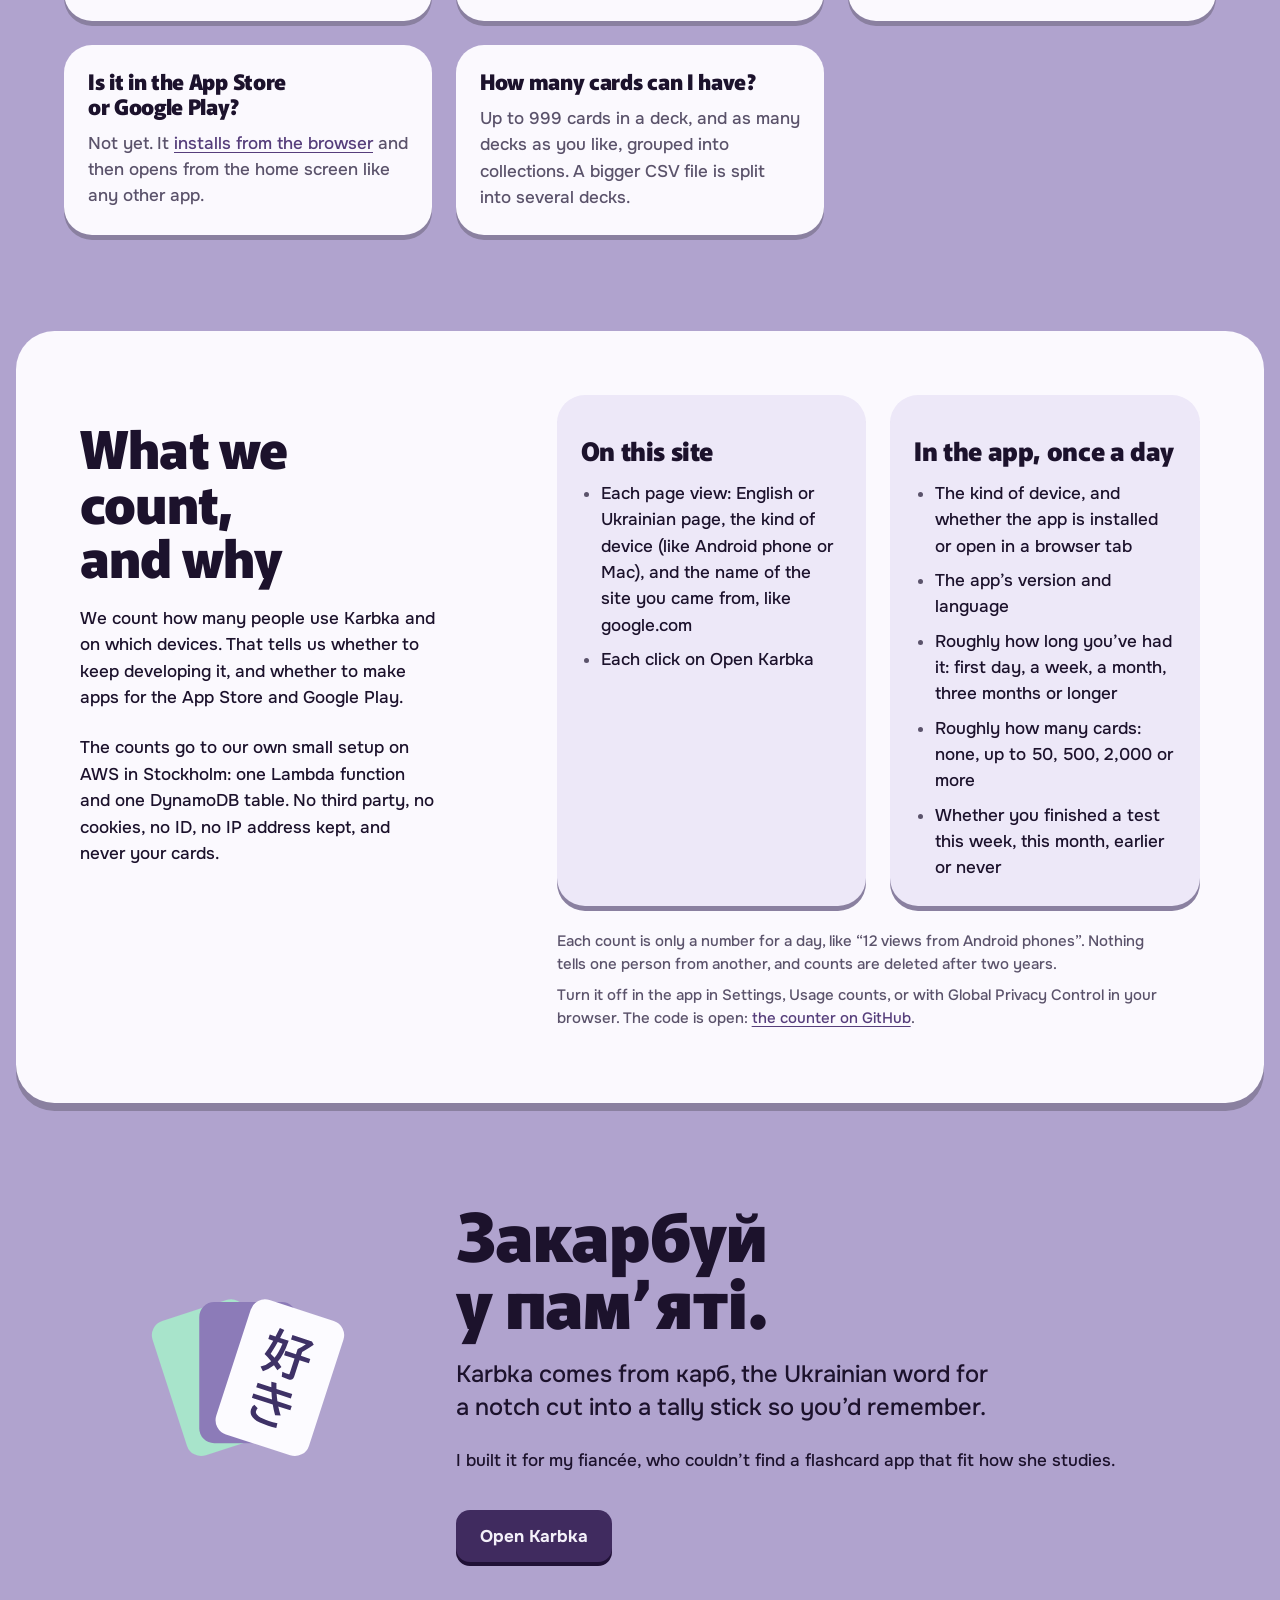
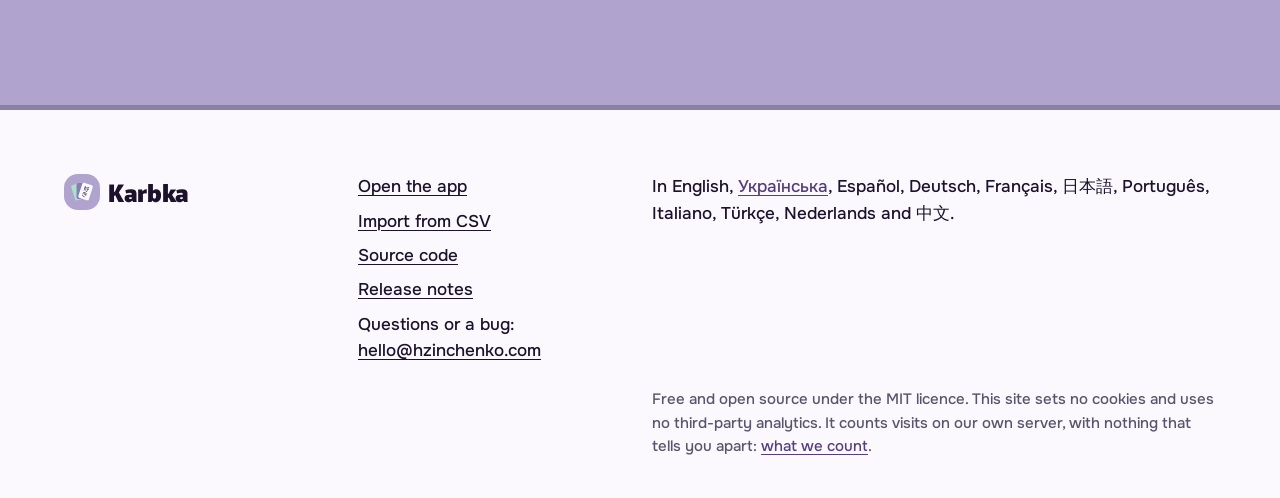
==== commit ce4bd257: "Add a CSV import guide and questions; put searchable words in the h1 New pages /csv/ and /ua/csv/ ex" ====
--- a/index.html
+++ b/index.html
@@ -3,7 +3,7 @@
 <head>
   <meta charset="utf-8" />
   <meta name="viewport" content="width=device-width, initial-scale=1, viewport-fit=cover" />
-  <title>Karbka, flashcards you swipe to learn, even offline</title>
+  <title>Karbka: free flashcard app you swipe to learn, even offline</title>
   <meta name="description" content="Karbka is a free flashcard app for your phone, tablet or computer. Swipe right if you know a card, left if you don't. No account, and it works offline." />
   <meta name="robots" content="index, follow, max-image-preview:large, max-snippet:-1, max-video-preview:-1" />
   <meta name="author" content="Hlib Zinchenko" />
@@ -63,7 +63,7 @@
         "@type": "WebPage",
         "@id": "https://karbka.com/#webpage",
         "url": "https://karbka.com/",
-        "name": "Karbka, flashcards you swipe to learn, even offline",
+        "name": "Karbka: free flashcard app you swipe to learn, even offline",
         "description": "Karbka is a free flashcard app for your phone, tablet or computer. Swipe right if you know a card, left if you don't. No account, and it works offline.",
         "inLanguage": "en",
         "isPartOf": {
@@ -211,6 +211,105 @@
         "name": "Hlib Zinchenko",
         "url": "https://github.com/hlib-zinchenko",
         "email": "mailto:hello@hzinchenko.com"
+      },
+      {
+        "@type": "FAQPage",
+        "@id": "https://karbka.com/#faq",
+        "url": "https://karbka.com/#faq",
+        "inLanguage": "en",
+        "isPartOf": {
+          "@id": "https://karbka.com/#webpage"
+        },
+        "mainEntity": [
+          {
+            "@type": "Question",
+            "name": "Is Karbka free?",
+            "acceptedAnswer": {
+              "@type": "Answer",
+              "text": "Yes. No ads, no subscription and no paid version. It’s open source under the MIT licence: the code is on GitHub."
+            }
+          },
+          {
+            "@type": "Question",
+            "name": "Do I need an account?",
+            "acceptedAnswer": {
+              "@type": "Answer",
+              "text": "No. Open app.karbka.com and start making cards. There is nothing to sign up for."
+            }
+          },
+          {
+            "@type": "Question",
+            "name": "Does it work offline?",
+            "acceptedAnswer": {
+              "@type": "Answer",
+              "text": "Yes. After the first visit the whole app is on your device, so you can study on a plane or in the metro. Reading aloud works offline too, with your device’s own voices."
+            }
+          },
+          {
+            "@type": "Question",
+            "name": "Where are my cards stored?",
+            "acceptedAnswer": {
+              "@type": "Answer",
+              "text": "Only on your device, in the browser’s storage. They’re never uploaded. The only thing the app sends is an anonymous count once a day, which you can turn off: what we count."
+            }
+          },
+          {
+            "@type": "Question",
+            "name": "How do I move my cards to a new phone or computer?",
+            "acceptedAnswer": {
+              "@type": "Answer",
+              "text": "In Settings, under Backup & transfer, tap Export library. You get one file with every deck, card and tag, and your progress. Open Karbka on the new device and tap Import backup. There’s no sync, so each device keeps its own library."
+            }
+          },
+          {
+            "@type": "Question",
+            "name": "Can I lose my cards?",
+            "acceptedAnswer": {
+              "@type": "Answer",
+              "text": "Clearing the browser’s data for app.karbka.com, or removing the installed app, deletes them. Export a backup now and then; the app reminds you when it’s been a while."
+            }
+          },
+          {
+            "@type": "Question",
+            "name": "Can I import cards from Excel, Google Sheets or Quizlet?",
+            "acceptedAnswer": {
+              "@type": "Answer",
+              "text": "Yes, as a CSV file: the front, the back, then tags and notes if you want them. Comma, tab and semicolon all work. How to import flashcards from CSV."
+            }
+          },
+          {
+            "@type": "Question",
+            "name": "Does it use spaced repetition?",
+            "acceptedAnswer": {
+              "@type": "Answer",
+              "text": "No. Every card has one of six levels, from New to Mastered: Know moves it up one, Don’t know moves it down one. There’s no schedule; you choose what to study, for example only the weak cards, or one tag, before an exam."
+            }
+          },
+          {
+            "@type": "Question",
+            "name": "Which languages can it read aloud?",
+            "acceptedAnswer": {
+              "@type": "Answer",
+              "text": "The ones your device has voices for, like English, Spanish, German, Japanese or Ukrainian. Each collection lists its languages, with a voice for each. On iPhone, add voices in Settings, Accessibility, Spoken Content, Voices."
+            }
+          },
+          {
+            "@type": "Question",
+            "name": "Is it in the App Store or Google Play?",
+            "acceptedAnswer": {
+              "@type": "Answer",
+              "text": "Not yet. It installs from the browser and then opens from the home screen like any other app."
+            }
+          },
+          {
+            "@type": "Question",
+            "name": "How many cards can I have?",
+            "acceptedAnswer": {
+              "@type": "Answer",
+              "text": "Up to 999 cards in a deck, and as many decks as you like, grouped into collections. A bigger CSV file is split into several decks."
+            }
+          }
+        ]
       }
     ]
   }
@@ -242,7 +341,7 @@
     <!-- Hero: the headline beside a deck the visitor can study. -->
     <section class="hero wrap" aria-labelledby="hero-h">
       <div class="hero-copy">
-        <h1 id="hero-h">Carve it into memory.</h1>
+        <h1 id="hero-h"><span class="hero-kicker">Karbka, the free flashcard app</span> Carve it into memory.</h1>
         <p class="lede">Flashcards you swipe to learn, on your phone, tablet or computer, even offline.</p>
         <div class="actions">
           <a class="btn btn-primary" href="https://app.karbka.com/">Open Karbka</a>
@@ -424,7 +523,7 @@
     <section class="csv wrap" aria-labelledby="csv-h">
       <div class="csv-head">
         <h2 id="csv-h">Write a deck in a spreadsheet</h2>
-        <p>Type front, back, tags and notes in Excel or Google Sheets, then import the CSV. Comma, tab or semicolon all work.</p>
+        <p>Type front, back, tags and notes in Excel or Google Sheets, then import the CSV. Comma, tab or semicolon all work. <a href="/csv/">How to import flashcards from CSV</a>.</p>
       </div>
       <figure class="csv-file">
         <figcaption>japanese-n5-verbs.csv</figcaption>
@@ -497,6 +596,60 @@
       </div>
     </section>
 
+    <!-- Questions people ask before they start; the same questions are the FAQPage in the JSON-LD. -->
+    <section class="faq wrap" id="faq" aria-labelledby="faq-h">
+      <div class="faq-head">
+        <h2 id="faq-h">Questions</h2>
+        <p>Short answers to what people ask before they start.</p>
+      </div>
+      <div class="faq-list">
+        <div class="panel faq-item">
+          <h3 id="faq-1">Is Karbka free?</h3>
+          <p>Yes. No ads, no subscription and no paid version. It’s open source under the MIT licence: <a href="https://github.com/hlib-zinchenko/karbka">the code is on GitHub</a>.</p>
+        </div>
+        <div class="panel faq-item">
+          <h3 id="faq-2">Do I need an account?</h3>
+          <p>No. Open <a href="https://app.karbka.com/">app.karbka.com</a> and start making cards. There is nothing to sign up for.</p>
+        </div>
+        <div class="panel faq-item">
+          <h3 id="faq-3">Does it work offline?</h3>
+          <p>Yes. After the first visit the whole app is on your device, so you can study on a plane or in the metro. Reading aloud works offline too, with your device’s own voices.</p>
+        </div>
+        <div class="panel faq-item">
+          <h3 id="faq-4">Where are my cards stored?</h3>
+          <p>Only on your device, in the browser’s storage. They’re never uploaded. The only thing the app sends is an anonymous count once a day, which you can turn off: <a href="#counts">what we count</a>.</p>
+        </div>
+        <div class="panel faq-item">
+          <h3 id="faq-5">How do I move my cards to a new phone or computer?</h3>
+          <p>In Settings, under Backup &amp; transfer, tap Export library. You get one file with every deck, card and tag, and your progress. Open Karbka on the new device and tap Import backup. There’s no sync, so each device keeps its own library.</p>
+        </div>
+        <div class="panel faq-item">
+          <h3 id="faq-6">Can I lose my cards?</h3>
+          <p>Clearing the browser’s data for app.karbka.com, or removing the installed app, deletes them. Export a backup now and then; the app reminds you when it’s been a while.</p>
+        </div>
+        <div class="panel faq-item">
+          <h3 id="faq-7">Can I import cards from Excel, Google Sheets or Quizlet?</h3>
+          <p>Yes, as a CSV file: the front, the back, then tags and notes if you want them. Comma, tab and semicolon all work. <a href="/csv/">How to import flashcards from CSV</a>.</p>
+        </div>
+        <div class="panel faq-item">
+          <h3 id="faq-8">Does it use spaced repetition?</h3>
+          <p>No. Every card has one of six levels, from New to Mastered: Know moves it up one, Don’t know moves it down one. There’s no schedule; you choose what to study, for example only the weak cards, or one tag, before an exam.</p>
+        </div>
+        <div class="panel faq-item">
+          <h3 id="faq-9">Which languages can it read aloud?</h3>
+          <p>The ones your device has voices for, like English, Spanish, German, Japanese or Ukrainian. Each collection lists its languages, with a voice for each. On iPhone, add voices in Settings, Accessibility, Spoken Content, Voices.</p>
+        </div>
+        <div class="panel faq-item">
+          <h3 id="faq-10">Is it in the App Store or Google Play?</h3>
+          <p>Not yet. It <a href="#install">installs from the browser</a> and then opens from the home screen like any other app.</p>
+        </div>
+        <div class="panel faq-item">
+          <h3 id="faq-11">How many cards can I have?</h3>
+          <p>Up to 999 cards in a deck, and as many decks as you like, grouped into collections. A bigger CSV file is split into several decks.</p>
+        </div>
+      </div>
+    </section>
+
     <!-- What we count, and why: the only data that leaves anyone's device. -->
     <section class="sheet counts" id="counts" aria-labelledby="counts-h">
       <div class="counts-head">
@@ -549,6 +702,7 @@
       </a>
       <ul class="footer-links">
         <li><a href="https://app.karbka.com/">Open the app</a></li>
+        <li><a href="/csv/">Import from CSV</a></li>
         <li><a href="https://github.com/hlib-zinchenko/karbka">Source code</a></li>
         <li><a href="https://github.com/hlib-zinchenko/karbka/releases">Release notes</a></li>
         <li>Questions or a bug: <a href="mailto:hello@hzinchenko.com">hello@hzinchenko.com</a></li>
--- a/styles.css
+++ b/styles.css
@@ -379,6 +379,7 @@
 @media (max-width: 30rem) {
   /* The hero's install button and the language link stay; these go. */
   .nav-source,
+  .nav-install,
   .nav-links > a[href='#install'] {
     display: none;
   }
@@ -418,6 +419,13 @@
 }
 .hero-copy {
   grid-column: 1 / 7;
+}
+/* What the app is, in words people search for, above the slogan (both are the h1). */
+.hero-kicker {
+  display: block;
+  margin-bottom: var(--space-md);
+  font: 700 var(--text-lede)/1.3 var(--font-ui);
+  letter-spacing: 0;
 }
 .lede {
   margin-top: var(--space-lg);
@@ -1072,6 +1080,205 @@
   text-align: center;
 }
 
+/* ---------- Questions ---------- */
+.faq {
+  display: grid;
+  gap: var(--space-xl);
+}
+.faq-head {
+  display: grid;
+  gap: var(--space-lg);
+}
+.faq-head p {
+  max-width: 44ch;
+}
+.faq-list {
+  display: grid;
+  grid-template-columns: repeat(auto-fit, minmax(min(100%, 22rem), 1fr));
+  gap: var(--space-lg);
+}
+.faq-item {
+  display: grid;
+  align-content: start;
+  gap: var(--space-sm);
+  padding: var(--space-lg);
+}
+.faq-item h3 {
+  font-size: clamp(1.1875rem, 1.1rem + 0.3vw, 1.375rem);
+}
+.faq-item p {
+  color: var(--muted-2);
+}
+
+/* ---------- Guide pages (/csv/, /ua/csv/) ---------- */
+.guide-hero {
+  display: grid;
+  gap: var(--space-lg);
+  padding-block: var(--space-xl) var(--space-lg);
+}
+.guide-hero h1 {
+  max-width: 18ch;
+  font-size: var(--text-statement);
+  line-height: 1.02;
+}
+.guide-hero .lede {
+  margin-top: 0;
+  max-width: 44ch;
+}
+.guide-hero .actions {
+  margin-top: var(--space-sm);
+}
+.crumbs ol {
+  display: flex;
+  flex-wrap: wrap;
+  gap: var(--space-xs);
+  margin: 0;
+  padding: 0;
+  list-style: none;
+  font-weight: 700;
+}
+.crumbs li + li::before {
+  content: '›';
+  margin-right: var(--space-xs);
+}
+.crumbs a {
+  color: var(--text);
+}
+.guide code {
+  font: 500 0.92em/1 var(--font-mono);
+}
+.guide :not(pre) > code {
+  padding: 0.1em 0.35em;
+  border-radius: 6px;
+  background: var(--surface-2);
+}
+.guide-format {
+  display: grid;
+  grid-template-columns: repeat(12, minmax(0, 1fr));
+  column-gap: var(--space-lg);
+  row-gap: var(--space-xl);
+  align-items: start;
+}
+.guide-format-copy {
+  grid-column: 1 / 8;
+  display: grid;
+  gap: var(--space-lg);
+}
+.guide-format .csv-file {
+  grid-column: 8 / 13;
+  grid-row: auto;
+  align-self: center;
+  background: var(--surface-2);
+}
+.guide-format .csv-file pre {
+  font-size: var(--text-small);
+}
+.table-scroll {
+  overflow-x: auto;
+}
+.columns {
+  width: 100%;
+  border-collapse: collapse;
+}
+.columns th,
+.columns td {
+  padding: var(--space-sm) var(--space-md) var(--space-sm) 0;
+  border-bottom: 1px solid var(--border);
+  text-align: left;
+  vertical-align: top;
+}
+.columns thead th {
+  color: var(--muted-2);
+  font-size: var(--text-small);
+}
+.columns tbody th {
+  white-space: nowrap;
+}
+.guide-rules {
+  grid-column: 1 / -1;
+  display: grid;
+  gap: var(--space-md);
+}
+.guide-rules ul {
+  display: grid;
+  grid-template-columns: repeat(auto-fit, minmax(min(100%, 20rem), 1fr));
+  gap: var(--space-md) var(--space-xl);
+  margin: 0;
+  padding: 0;
+  list-style: none;
+}
+.guide-rules li {
+  padding-top: var(--space-md);
+  border-top: 1px solid var(--border);
+}
+.guide-sources,
+.guide-import {
+  display: grid;
+  gap: var(--space-xl);
+}
+.guide-head {
+  display: grid;
+  gap: var(--space-lg);
+}
+.guide-head p {
+  max-width: 50ch;
+}
+.guide-panels {
+  display: grid;
+  grid-template-columns: repeat(auto-fit, minmax(min(100%, 17rem), 1fr));
+  gap: var(--space-lg);
+}
+/* Four sources: two by two, four across on a wide screen, one column on a phone. */
+.guide-sources .guide-panels {
+  grid-template-columns: repeat(2, minmax(0, 1fr));
+}
+@media (min-width: 80rem) {
+  .guide-sources .guide-panels {
+    grid-template-columns: repeat(4, minmax(0, 1fr));
+  }
+}
+@media (max-width: 40rem) {
+  .guide-sources .guide-panels {
+    grid-template-columns: minmax(0, 1fr);
+  }
+}
+.guide-panels-stack {
+  grid-template-columns: minmax(0, 1fr);
+}
+.guide-import-body {
+  display: grid;
+  grid-template-columns: minmax(0, 1fr) min(100%, 20rem);
+  gap: var(--space-xl);
+  align-items: start;
+}
+.guide-import .shot-deck {
+  grid-column: auto;
+  grid-row: auto;
+  width: 100%;
+}
+.guide-export {
+  display: grid;
+  gap: var(--space-lg);
+}
+.guide-export p {
+  max-width: 60ch;
+  font-size: var(--text-lede);
+  line-height: 1.45;
+}
+@media (max-width: 60rem) {
+  .guide-format-copy,
+  .guide-format .csv-file {
+    grid-column: 1 / -1;
+  }
+  .guide-import-body {
+    grid-template-columns: minmax(0, 1fr);
+  }
+  .guide-import .shot-deck {
+    justify-self: center;
+    width: min(100%, 20rem);
+  }
+}
+
 /* ---------- What we count ---------- */
 .counts {
   display: grid;
